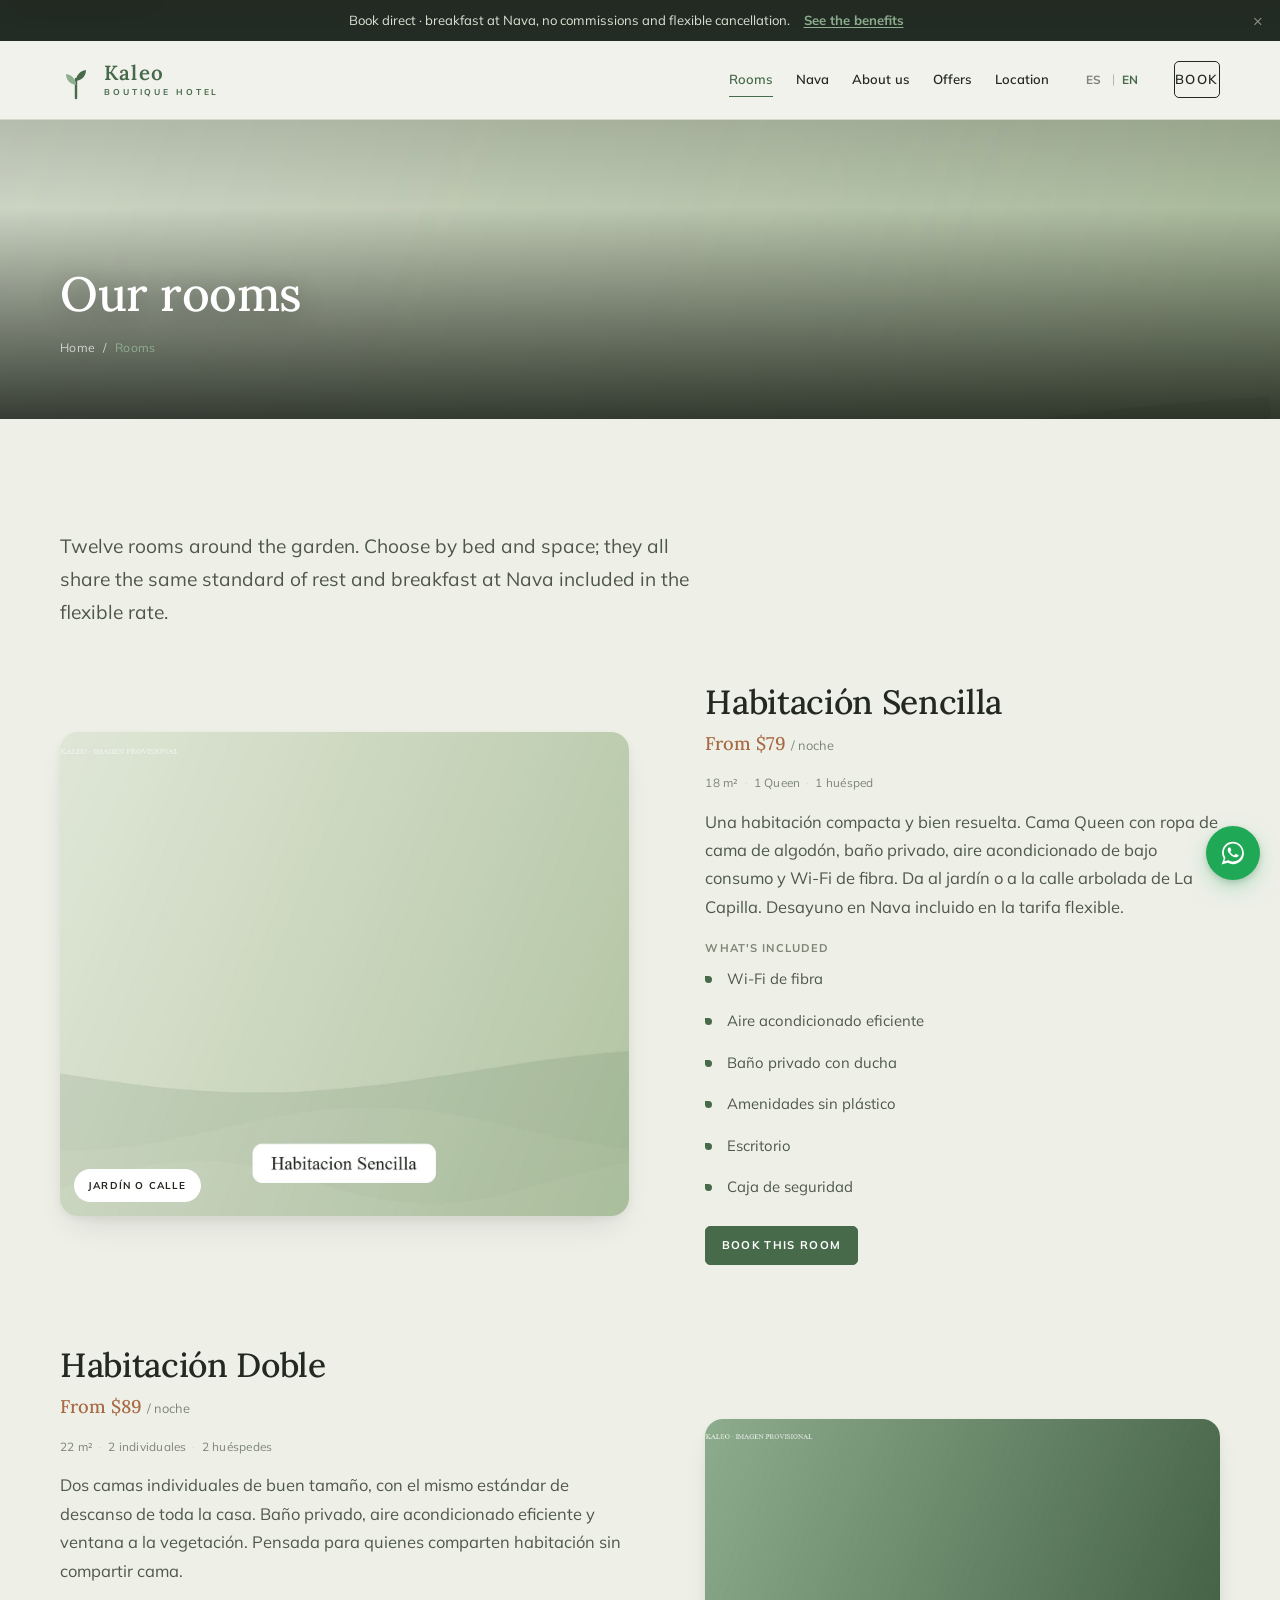
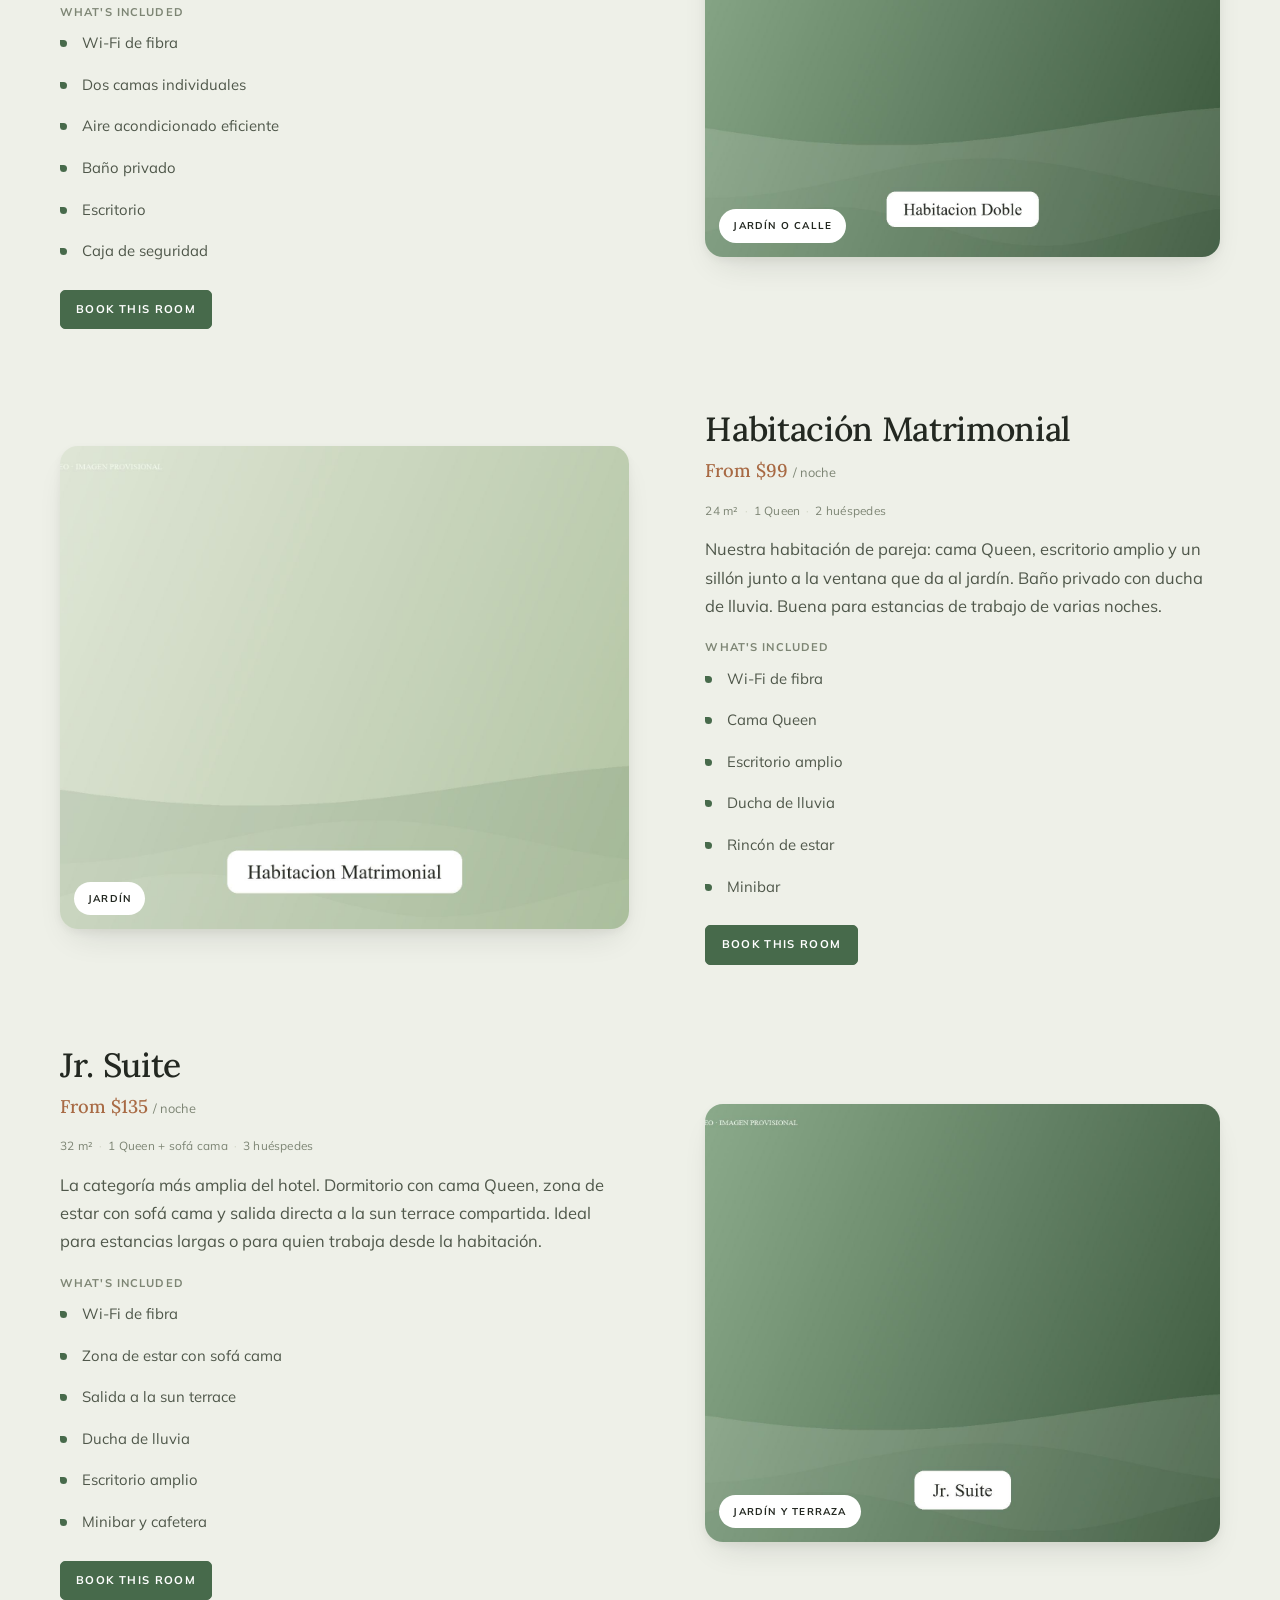
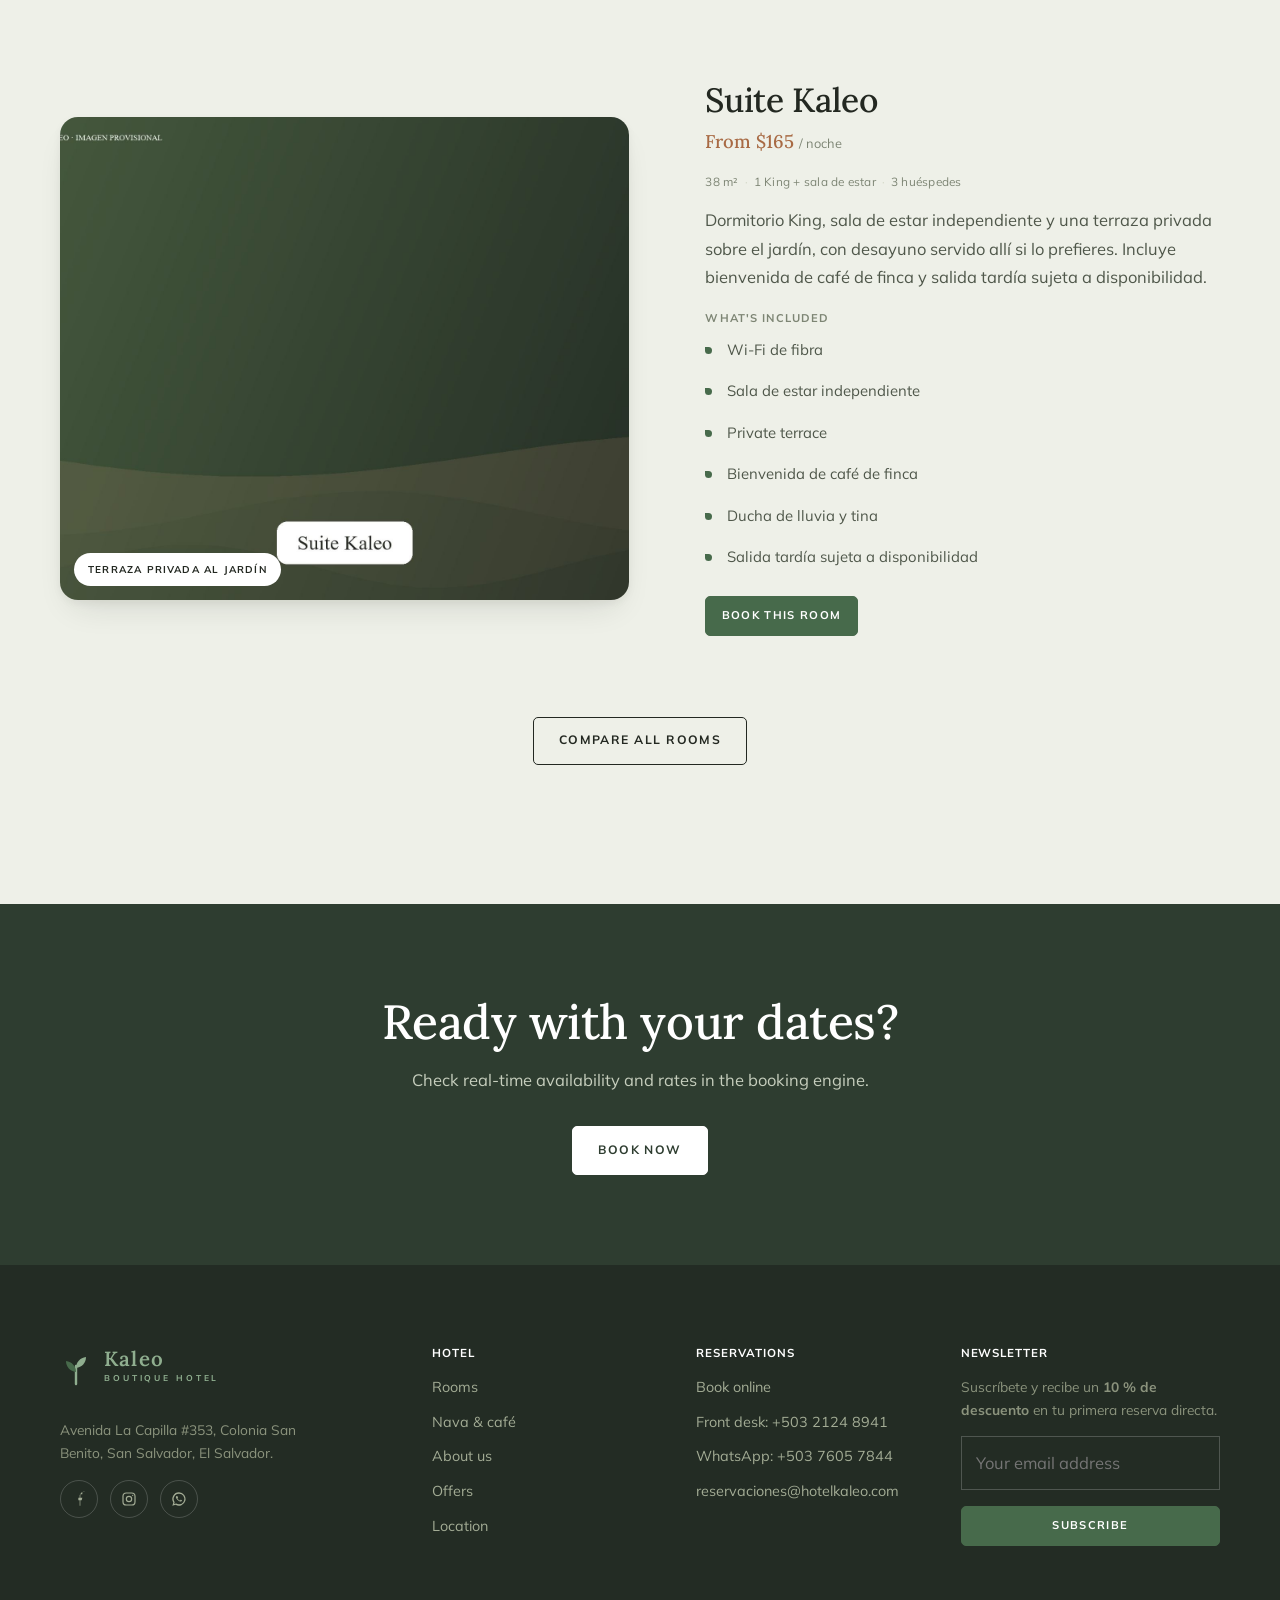
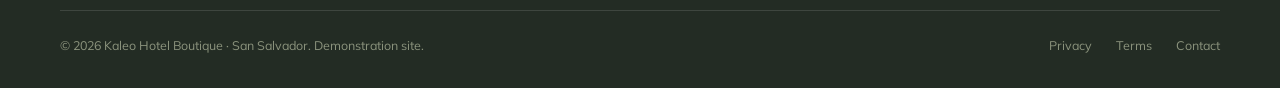
==== habitaciones.html @ 0caf8bd9 "Kaleo: sitio boutique inicial (ES/EN, motor de reservas, PWA, sostenibilidad) Sitio independiente pa" ====
<!DOCTYPE html>
<html lang="es">
<head>
<meta charset="UTF-8">
<meta name="viewport" content="width=device-width, initial-scale=1">
<title>Habitaciones · Kaleo Hotel Boutique</title>
<meta name="description" content="Doce habitaciones alrededor del jardín de Kaleo, en Colonia San Benito: Sencilla, Doble, Matrimonial, Jr. Suite y Suite Kaleo. Desde 79 USD la noche, desayuno en Nava incluido.">
<meta name="theme-color" content="#476a4b">
<link rel="icon" href="favicon.svg" type="image/svg+xml">
<link rel="apple-touch-icon" href="assets/img/icons/icon-192.png">
<link rel="manifest" href="manifest.json">
<link rel="preconnect" href="https://fonts.googleapis.com">
<link rel="preconnect" href="https://fonts.gstatic.com" crossorigin>
<link href="https://fonts.googleapis.com/css2?family=Lora:ital,wght@0,400;0,500;0,600;1,400;1,500&family=Mulish:wght@400;500;600;700&display=swap" rel="stylesheet">
<link rel="stylesheet" href="assets/css/styles.css">
<noscript><style>.reveal,.reveal-img{opacity:1!important;transform:none!important;clip-path:none!important}</style></noscript>
</head>
<body>
<a class="skip" href="#main">Saltar al contenido</a>

<header class="site-header site-header--inner">
  <div class="wrap">
    <a class="brand" href="index.html" aria-label="Kaleo Hotel Boutique — inicio">
      <span class="brand__mark" aria-hidden="true"><svg viewBox="0 0 32 40"><path d="M16 38V19" stroke="#476a4b" stroke-width="2.4" stroke-linecap="round"/><path d="M16 21c0-6 4-10 10-11 0 6-4 10-10 11Z" fill="#476a4b"/><path d="M16 25c0-6-4-10-10-11 0 6 4 10 10 11Z" fill="#8fae8f"/></svg></span>
      <span class="brand__word"><b>Kaleo</b><span>Hotel Boutique</span></span>
    </a>
    <button class="burger" aria-label="Abrir menú" aria-expanded="false" aria-controls="nav"><span></span><span></span><span></span></button>
    <nav class="nav" id="nav">
      <a href="habitaciones.html" aria-current="page">Habitaciones</a>
      <a href="nava.html">Nava</a>
      <a href="nosotros.html">Nosotros</a>
      <a href="ofertas.html">Ofertas</a>
      <a href="ubicacion.html">Ubicación</a>
      <a class="btn btn--ghost-light nav__cta" href="reservar.html">Reservar</a>
    </nav>
  </div>
</header>

<main id="main">

<section class="pagehero" style="min-height:42vh">
  <div class="pagehero__media"><img src="assets/img/hotel/room-matrimonial.jpg" alt="Habitación de Kaleo con luz natural y cama vestida en algodón"></div>
  <div class="wrap">
    <h1 class="h-lg">Nuestras habitaciones</h1>
    <div class="crumbs"><a href="index.html">Inicio</a> / <span>Habitaciones</span></div>
  </div>
</section>

<section class="section">
  <div class="wrap">
    <div class="section-head">
      <p class="lede">Doce habitaciones alrededor del jardín. Elige por cama y espacio; todas comparten el mismo estándar de descanso y el desayuno en Nava incluido en la tarifa flexible.</p>
    </div>
    <div id="rooms"></div>

    <div class="center" style="margin:8px 0 40px">
      <button class="btn btn--ghost" data-compare-toggle data-show="Comparar todas las habitaciones" data-hide="Ocultar comparación">Comparar todas las habitaciones</button>
    </div>
    <div id="compare-panel" hidden>
      <div class="compare-wrap"><table class="compare" id="compare-table"></table></div>
    </div>
  </div>
</section>

<section class="cta-strip">
  <div class="wrap--narrow">
    <h2 class="h-lg">¿Lista tu fecha?</h2>
    <p>Consulta disponibilidad y tarifas en tiempo real en el motor de reservas.</p>
    <a class="btn btn--primary" href="reservar.html">Reservar ahora</a>
  </div>
</section>

</main>

<footer class="site-footer" data-footer></footer>
<div class="mobile-book"><a class="btn btn--primary" href="reservar.html">Reservar ahora</a></div>

<script src="assets/js/data.js"></script>
<script>
(function () {
  var D = window.KL_DATA; if (!D) return;
  var mount = document.getElementById("rooms");
  var arrow = '<svg width="16" height="10" viewBox="0 0 16 10" fill="none"><path d="M1 5h13M10 1l4 4-4 4" stroke="currentColor" stroke-width="1.4"/></svg>';

  mount.innerHTML = D.rooms.map(function (r, i) {
    var rev = i % 2 ? " split--reverse" : "";
    var am = r.amenities.map(function (a) { return "<li>" + a + "</li>"; }).join("");
    return '' +
    '<div class="split' + rev + ' reveal" id="' + r.id + '" style="margin-bottom:clamp(48px,9vh,96px)">' +
      '<div class="split__media reveal-img">' +
        '<img src="' + r.img + '" alt="' + r.name + '">' +
        '<span class="tag">' + r.view + '</span>' +
      '</div>' +
      '<div class="split__body">' +
        '<h2 class="h-md" style="margin-bottom:6px">' + r.name + '</h2>' +
        '<p class="card__price" style="font-size:1.15rem;margin-bottom:14px"><span>Desde</span> $' + r.from + ' <small>/ noche</small></p>' +
        '<div class="card__meta" style="margin-bottom:14px"><span>' + r.size + '</span><span>' + r.bed + '</span><span>' + r.occupancy + '</span></div>' +
        '<p style="color:var(--ink-2)">' + r.desc + '</p>' +
        '<p style="margin:18px 0 8px;font-family:var(--font-body);font-size:.7rem;letter-spacing:.1em;text-transform:uppercase;font-weight:700;color:var(--ink-3)">Lo que incluye</p>' +
        '<ul class="stack" style="gap:8px;color:var(--ink-2);font-size:.93rem">' + am + '</ul>' +
        '<div style="margin-top:26px"><a class="btn btn--primary btn--sm" href="reservar.html?room=' + r.id + '">Reservar esta habitación</a></div>' +
      '</div>' +
    '</div>';
  }).join("");

  var t = document.getElementById("compare-table");
  var rows = [
    ["Desde (USD / noche)", function (r) { return '<span class="from">$' + r.from + "</span>"; }],
    ["Superficie", function (r) { return r.size; }],
    ["Cama", function (r) { return r.bed; }],
    ["Capacidad", function (r) { return r.occupancy; }],
    ["Vista", function (r) { return r.view; }],
    ["Terraza privada", function (r) { return /terraza/i.test(r.desc + r.view) ? '<span class="yes">Sí</span>' : '<span class="no">—</span>'; }]
  ];
  var head = "<thead><tr><th></th>" + D.rooms.map(function (r) { return "<th>" + r.name + "</th>"; }).join("") + "</tr></thead>";
  var body = "<tbody>" + rows.map(function (row) {
    return "<tr><th>" + row[0] + "</th>" + D.rooms.map(function (r) { return "<td>" + row[1](r) + "</td>"; }).join("") + "</tr>";
  }).join("");
  body += "<tr><th></th>" + D.rooms.map(function (r) { return '<td><a class="link-arrow" href="reservar.html?room=' + r.id + '">Ver ' + arrow + "</a></td>"; }).join("") + "</tr></tbody>";
  t.innerHTML = head + body;
})();
</script>
<script src="assets/js/partials.js"></script>
<script src="assets/js/main.js"></script>
<script src="assets/js/i18n.js"></script>
</body>
</html>
---- assets/css/styles.css ----
/* ============================================================
   Kaleo Hotel Boutique — San Salvador
   Sistema de diseño propio. Vanilla CSS, sin frameworks.

   Identidad: "kaleo" = una llamada a bajar el ritmo. Papel
   verde-piedra bajo tarjetas blancas y limpias; verde salvia
   para la acción, verde bosque para lo profundo, terracota
   tenue para el detalle. Mucho aire. Una sola sombra.
   ============================================================ */

:root {
  /* --- neutros: la página es verde-piedra; las tarjetas son blancas --- */
  --bg: #eef0e8;            /* fondo de página — MÁS oscuro que las tarjetas */
  --bg-2: #e4e7db;          /* franja alterna, un paso más profunda */
  --surface: #ffffff;       /* tarjetas, barras, elementos elevados */
  --surface-2: #f4f5ee;     /* superficie sutil dentro de zonas blancas */
  --ink: #232821;           /* títulos y cuerpo */
  --ink-2: #4f574a;         /* texto secundario sobre claro (AA) */
  --ink-3: #7d8574;         /* metadatos, apoyos */
  --hairline: #d4d8c8;      /* separadores de 1px */

  /* --- acentos: verde de acción, verde profundo, terracota de detalle --- */
  --sage: #476a4b;          /* acción principal, enlaces sobre claro (AA) */
  --sage-deep: #375439;     /* hover de la acción */
  --sage-soft: #8fae8f;     /* salvia clara sobre fondo bosque */
  --forest: #2e3d30;        /* secciones profundas */
  --forest-deep: #232c24;   /* pies de página, fondos oscuros */
  --terra: #a86a44;         /* detalle terracota sobre claro (precios, viñetas) */
  --terra-on-dark: #d7a67c; /* terracota sobre bosque */

  /* --- profundidad: una sombra, con desplazamiento y difuminado --- */
  --shadow-1: 0 1px 3px rgba(30, 38, 28, .05);
  --shadow-2: 0 3px 8px rgba(30, 38, 28, .05), 0 16px 34px -14px rgba(30, 38, 28, .16);
  --shadow-3: 0 8px 20px rgba(22, 30, 20, .09), 0 44px 74px -26px rgba(22, 30, 20, .28);

  /* --- radios (Kaleo respira: esquinas más suaves) --- */
  --r-sm: 5px;
  --r: 10px;
  --r-lg: 18px;
  --r-pill: 999px;

  /* --- escala de espacio única --- */
  --s-1: 4px;  --s-2: 8px;  --s-3: 12px; --s-4: 16px; --s-5: 24px;
  --s-6: 32px; --s-7: 48px; --s-8: 64px; --s-9: 96px; --s-10: 128px;

  /* --- tipografía --- */
  --font-display: "Lora", Georgia, "Times New Roman", serif;
  --font-body: "Mulish", "Helvetica Neue", Arial, system-ui, sans-serif;

  --wrap: 1180px;
  --wrap-narrow: 860px;
  --gutter: clamp(20px, 5vw, 60px);
  --header-h: 78px;

  --ease: cubic-bezier(.22, .61, .36, 1);
  --ease-out: cubic-bezier(.16, 1, .3, 1);

  /* alias de compatibilidad para JS compartido (partials.js / booking.js) */
  --ink-soft: var(--ink-2);
  --line: var(--hairline);
  --gold: var(--sage);
  --gold-dark: var(--sage-deep);
  --gold-soft: var(--terra-on-dark);
  --gold-on-dark: var(--terra-on-dark);
  --emerald: var(--forest);
  --emerald-deep: var(--forest-deep);
}

/* ---------- Reset ---------- */
*, *::before, *::after { box-sizing: border-box; }
* { margin: 0; }
html { -webkit-text-size-adjust: 100%; scroll-padding-top: 100px; }
@media (prefers-reduced-motion: reduce) {
  html { scroll-behavior: auto; }
  *, *::before, *::after {
    animation-duration: .001ms !important;
    animation-iteration-count: 1 !important;
    transition-duration: .001ms !important;
  }
}

body {
  font-family: var(--font-body);
  color: var(--ink);
  background: var(--bg);
  line-height: 1.72;
  font-size: 16.5px;
  -webkit-font-smoothing: antialiased;
  text-rendering: optimizeLegibility;
  overflow-x: hidden;
}

img, picture, svg, video { display: block; max-width: 100%; }
img { height: auto; }
a { color: inherit; text-decoration: none; }
button { font: inherit; color: inherit; cursor: pointer; background: none; border: 0; }
input, select, textarea { font: inherit; color: inherit; }
ul { list-style: none; padding: 0; }

/* superficies de navegador tematizadas */
::selection { background: color-mix(in srgb, var(--sage) 22%, transparent); color: var(--ink); }
:focus-visible { outline: 2px solid var(--sage); outline-offset: 3px; border-radius: 2px; }
html { scrollbar-color: var(--sage) var(--bg); }
::-webkit-scrollbar { width: 12px; height: 12px; }
::-webkit-scrollbar-track { background: var(--bg); }
::-webkit-scrollbar-thumb { background: color-mix(in srgb, var(--sage) 45%, var(--bg)); border: 3px solid var(--bg); border-radius: var(--r-pill); }
::-webkit-scrollbar-thumb:hover { background: var(--sage); }

/* ---------- Tipografía ---------- */
h1, h2, h3, h4 {
  font-family: var(--font-display);
  font-weight: 500;
  line-height: 1.16;
  letter-spacing: -0.01em;
  color: var(--ink);
  text-wrap: balance;
}
.h-xl  { font-size: clamp(2.5rem, 5.8vw, 4.2rem); letter-spacing: -0.018em; line-height: 1.08; }
.h-lg  { font-size: clamp(1.95rem, 4.1vw, 3rem); }
.h-md  { font-size: clamp(1.55rem, 2.9vw, 2.1rem); }
.h-sm  { font-size: clamp(1.18rem, 2vw, 1.4rem); font-weight: 600; }

.lede {
  font-size: clamp(1.05rem, 1.5vw, 1.2rem);
  color: var(--ink-2);
  line-height: 1.72;
  max-width: 60ch;
}
.lede a { color: var(--sage); text-decoration: underline; text-underline-offset: 3px; text-decoration-thickness: 1px; }
.lede a:hover { color: var(--ink); }

.muted { color: var(--ink-3); }

/* ---------- Layout ---------- */
.wrap { width: min(100% - 2 * var(--gutter), var(--wrap)); margin-inline: auto; }
.wrap--narrow { width: min(100% - 2 * var(--gutter), var(--wrap-narrow)); margin-inline: auto; }

.section { padding: clamp(64px, 11vh, 132px) 0; position: relative; }
.section--tight { padding: clamp(44px, 7vh, 84px) 0; }

.section--paper { background: var(--surface); }
.section--sand  { background: var(--bg-2); }
.section--dark {
  background: var(--forest); color: #cfd6c8;
}
.section--dark h1, .section--dark h2,
.section--dark h3, .section--dark h4 { color: #fff; }
.section--dark .lede { color: #c6cebd; }
.section--dark .lede a { color: var(--terra-on-dark); }
.section--dark .lede a:hover { color: #fff; }
.section--dark .muted { color: #aab29d; }

.stack > * + * { margin-top: var(--s-4); }
ul.stack > li { position: relative; padding-left: 22px; color: var(--ink-2); }
ul.stack > li::before {
  content: ""; position: absolute; left: 0; top: 10px;
  width: 7px; height: 7px; border-radius: 0 50% 50% 50%; background: var(--sage);
}
.section--dark ul.stack > li { color: #c6cebd; }
.section--dark ul.stack > li::before { background: var(--sage-soft); }
.center { text-align: center; }

.section-head { max-width: 640px; margin-bottom: clamp(40px, 6vh, 64px); }
.section-head.center { margin-inline: auto; }
.section-head h2 { margin-bottom: var(--s-4); }
.section-head .lede { margin-top: var(--s-3); }

.rule { height: 1px; background: var(--hairline); border: 0; }
.leafbar { width: 44px; height: 2px; border: 0; background: var(--sage); }
.leafbar.center { margin-inline: auto; }

/* ---------- Botones ---------- */
.btn {
  --btn-bg: var(--sage);
  --btn-fg: #fff;
  --btn-bd: var(--sage);
  position: relative;
  display: inline-flex; align-items: center; justify-content: center; gap: .55em;
  padding: 1.05em 2.05em;
  background: var(--btn-bg); color: var(--btn-fg);
  font-family: var(--font-body);
  font-size: .76rem; font-weight: 700;
  letter-spacing: .12em; text-transform: uppercase;
  border: 1px solid var(--btn-bd);
  border-radius: var(--r-sm);
  overflow: hidden;
  transition: transform .28s var(--ease), background .28s var(--ease),
              color .28s var(--ease), border-color .28s var(--ease), box-shadow .28s var(--ease);
}
.btn::after {
  content: ""; position: absolute; inset: 0;
  background: linear-gradient(110deg, transparent 32%, rgba(255,255,255,.2) 50%, transparent 68%);
  transform: translateX(-120%);
  transition: transform .6s var(--ease);
}
.btn:hover { transform: translateY(-2px); box-shadow: var(--shadow-2); }
.btn:hover::after { transform: translateX(120%); }
.btn:active { transform: translateY(0) scale(.985); transition-duration: .08s; }

.btn--primary { --btn-bg: var(--sage); --btn-fg: #fff; --btn-bd: var(--sage); }
.btn--primary:hover { --btn-bg: var(--sage-deep); --btn-bd: var(--sage-deep); }

.section--dark .btn--primary,
.cta-strip .btn--primary {
  --btn-bg: #fff; --btn-fg: var(--forest); --btn-bd: #fff;
}
.section--dark .btn--primary:hover,
.cta-strip .btn--primary:hover { --btn-bg: #eef0e8; --btn-bd: #eef0e8; }
.section--dark .btn--ghost,
.cta-strip .btn--ghost { --btn-fg: #fff; --btn-bd: rgba(255,255,255,.6); }
.section--dark .btn--ghost:hover,
.cta-strip .btn--ghost:hover { --btn-bg: #fff; --btn-fg: var(--forest); --btn-bd: #fff; }

.btn--ghost { --btn-bg: transparent; --btn-fg: var(--ink); --btn-bd: var(--ink); }
.btn--ghost:hover { --btn-bg: var(--ink); --btn-fg: #fff; }

.btn--ghost-light { --btn-bg: transparent; --btn-fg: #fff; --btn-bd: rgba(255,255,255,.7); }
.btn--ghost-light:hover { --btn-bg: #fff; --btn-fg: var(--ink); --btn-bd: #fff; }

.btn--block { display: flex; width: 100%; }
.btn--sm { padding: .82em 1.35em; font-size: .7rem; }

.link-arrow {
  display: inline-flex; align-items: center; gap: .5em;
  font-family: var(--font-body);
  text-transform: uppercase; letter-spacing: .1em;
  font-size: .74rem; font-weight: 700;
  color: var(--sage);
  padding-bottom: 3px;
  border-bottom: 1px solid color-mix(in srgb, var(--sage) 40%, transparent);
  transition: gap .28s var(--ease), color .28s var(--ease), border-color .28s var(--ease);
}
.link-arrow svg { transition: transform .28s var(--ease); }
.link-arrow:hover { gap: .82em; color: var(--ink); border-color: var(--ink); }
.link-arrow:hover svg { transform: translateX(3px); }
.section--dark .link-arrow { color: var(--terra-on-dark); border-color: color-mix(in srgb, var(--terra-on-dark) 40%, transparent); }
.section--dark .link-arrow:hover { color: #fff; border-color: #fff; }

/* ---------- Marca ---------- */
.brand { display: inline-flex; align-items: center; gap: 12px; }
.brand__mark { width: 32px; height: 40px; flex: none; display: grid; place-items: center; }
.brand__mark svg { width: 100%; height: 100%; }
.brand__word { display: flex; flex-direction: column; line-height: 1; }
.brand__word b {
  font-family: var(--font-display); font-weight: 600;
  font-size: 1.28rem; letter-spacing: .06em;
}
.brand__word span {
  font-family: var(--font-body); font-size: .53rem;
  letter-spacing: .34em; font-weight: 700; text-transform: uppercase;
  color: var(--sage); margin-top: 5px;
}
.site-header a.brand span { color: var(--sage-soft); }
.site-header.is-solid a.brand span,
.site-header--inner a.brand span { color: var(--sage); }

/* ---------- Header ---------- */
.site-header {
  position: sticky; top: 0; z-index: 100;
  height: var(--header-h);
  display: flex; align-items: center;
  transition: background .35s var(--ease), box-shadow .35s var(--ease);
}
.site-header .wrap { display: flex; align-items: center; justify-content: space-between; gap: 24px; }
.site-header a.brand { color: #fff; }
.site-header.is-solid,
.site-header--inner {
  background: color-mix(in srgb, var(--bg) 84%, #fff);
  box-shadow: 0 1px 0 var(--hairline);
}
.site-header.is-solid a.brand,
.site-header.is-solid .nav > a,
.site-header--inner a.brand,
.site-header--inner .nav > a { color: var(--ink); }
.site-header.is-solid .nav__cta.btn--ghost-light,
.site-header--inner .nav__cta.btn--ghost-light { --btn-fg: var(--ink); --btn-bd: var(--ink); }
.site-header.is-solid .burger span,
.site-header--inner .burger span { background: var(--ink); }

.nav { display: flex; align-items: center; gap: clamp(14px, 1.8vw, 26px); }
.nav > a {
  font-family: var(--font-body);
  font-size: .82rem; font-weight: 600;
  color: #fff;
  position: relative; padding: 6px 0;
  transition: color .3s var(--ease);
}
.nav > a::after {
  content: ""; position: absolute; left: 0; bottom: 0;
  width: 100%; height: 1px; background: currentColor;
  transform: scaleX(0); transform-origin: right;
  transition: transform .32s var(--ease);
}
.nav > a:hover::after,
.nav > a[aria-current="page"]::after { transform: scaleX(1); transform-origin: left; }
.nav > a[aria-current="page"] { color: var(--sage-soft); }
.site-header.is-solid .nav > a[aria-current="page"],
.site-header--inner .nav > a[aria-current="page"] { color: var(--sage); }
.nav__cta { margin-left: 4px; }

/* Selector de idioma */
.lang {
  display: inline-flex; align-items: center; gap: 2px;
  margin-left: 6px; color: #fff;
}
.site-header.is-solid .lang,
.site-header--inner .lang { color: var(--ink); }
.lang button {
  font-family: var(--font-body);
  font-size: .74rem; font-weight: 700; letter-spacing: .04em;
  color: currentColor; opacity: .55;
  padding: 6px 8px; line-height: 1; position: relative;
  transition: opacity .25s var(--ease), color .25s var(--ease);
}
.lang button + button { margin-left: 2px; }
.lang button + button::before {
  content: ""; position: absolute; left: -1px; top: 50%; transform: translateY(-50%);
  width: 1px; height: 11px; background: currentColor; opacity: .4;
}
.lang button:hover { opacity: 1; }
.lang button[aria-current="true"] { opacity: 1; color: var(--sage-soft); }
.site-header.is-solid .lang button[aria-current="true"],
.site-header--inner .lang button[aria-current="true"] { color: var(--sage); }

.burger { display: none; width: 28px; height: 18px; position: relative; z-index: 120; }
.burger span {
  position: absolute; left: 0; width: 100%; height: 2px; background: #fff;
  transition: transform .32s var(--ease), opacity .2s var(--ease);
}
.burger span:nth-child(1) { top: 0; }
.burger span:nth-child(2) { top: 8px; }
.burger span:nth-child(3) { top: 16px; }
body.nav-open .burger span:nth-child(1) { transform: translateY(8px) rotate(45deg); }
body.nav-open .burger span:nth-child(2) { opacity: 0; }
body.nav-open .burger span:nth-child(3) { transform: translateY(-8px) rotate(-45deg); }

@media (max-width: 1040px) {
  .burger { display: block; }
  .nav {
    position: fixed; inset: 0; z-index: 110;
    flex-direction: column; justify-content: center; gap: 24px;
    background: var(--forest);
    transform: translateX(100%);
    transition: transform .45s var(--ease-out);
  }
  body.nav-open .nav { transform: translateX(0); }
  .nav > a { color: #fff !important; font-size: 1.05rem; }
  .nav__cta { margin-top: 8px; }
  .lang { margin: 4px 0 0; color: #fff; }
  .lang button { font-size: .85rem; opacity: .7; }
  .lang button[aria-current="true"] { color: var(--sage-soft); }
}

.skip {
  position: absolute; left: 12px; top: -60px; z-index: 200;
  background: #fff; color: var(--ink); padding: 10px 16px; border-radius: 4px;
  box-shadow: var(--shadow-2); transition: top .2s;
}
.skip:focus { top: 12px; }

/* ---------- Hero ---------- */
.hero {
  position: relative; min-height: 100vh; isolation: isolate;
  margin-top: calc(-1 * var(--header-h));
  display: flex; align-items: flex-end;
  color: #fff; overflow: hidden; background: var(--forest-deep);
  padding: calc(var(--header-h) + 40px) 0 clamp(140px, 22vh, 210px);
}
.hero__media { position: absolute; inset: 0; z-index: 0; overflow: hidden; }
.hero__media img { width: 100%; height: 112%; object-fit: cover; object-position: center 45%; }
.hero::after {
  content: ""; position: absolute; inset: 0; z-index: 1;
  background: linear-gradient(180deg, rgba(20,26,18,.44) 0%, rgba(20,26,18,.05) 34%, rgba(20,26,18,.3) 64%, rgba(15,20,13,.82) 100%);
}
.hero__inner { max-width: 730px; position: relative; z-index: 2; }
.hero h1 { color: #fff; margin: 0 0 var(--s-5); text-shadow: 0 2px 30px rgba(0,0,0,.28); }
.hero p { color: rgba(255,255,255,.92); max-width: 46ch; font-size: 1.1rem; }
.hero__scroll {
  position: absolute; left: 50%; bottom: 30px; transform: translateX(-50%);
  display: flex; flex-direction: column; align-items: center; gap: 10px;
  font-family: var(--font-body); font-size: .58rem; letter-spacing: .28em;
  font-weight: 700; text-transform: uppercase; color: rgba(255,255,255,.78);
  z-index: 2;
}
.hero__scroll i {
  width: 1px; height: 42px;
  background: linear-gradient(rgba(255,255,255,.75), transparent);
  animation: scrollpulse 2.4s var(--ease) infinite; transform-origin: top;
}
@keyframes scrollpulse {
  0% { transform: scaleY(0); opacity: 0; }
  45% { transform: scaleY(1); opacity: 1; }
  100% { transform: scaleY(1); opacity: 0; }
}

.pagehero {
  position: relative; min-height: 44vh; display: flex; align-items: flex-end;
  color: #fff; overflow: hidden; isolation: isolate;
  padding: calc(var(--header-h) + 44px) 0 clamp(38px, 7vh, 60px);
  margin-top: calc(-1 * var(--header-h));
  background: var(--forest-deep);
}
.pagehero__media { position: absolute; inset: 0; z-index: 0; overflow: hidden; }
.pagehero__media img { width: 100%; height: 108%; object-fit: cover; }
.pagehero::after {
  content: ""; position: absolute; inset: 0; z-index: 1;
  background: linear-gradient(180deg, rgba(18,24,16,.3) 0%, rgba(18,24,16,.08) 44%, rgba(14,19,12,.8) 100%);
}
.pagehero .wrap { position: relative; z-index: 2; }
.pagehero h1 { color: #fff; text-shadow: 0 2px 26px rgba(0,0,0,.3); }
.pagehero .crumbs { margin-top: var(--s-4); }

.crumbs {
  font-family: var(--font-body); font-size: .76rem;
  letter-spacing: .03em; color: rgba(255,255,255,.7);
  display: flex; gap: 8px; flex-wrap: wrap; align-items: center;
}
.crumbs a:hover { color: #fff; }
.crumbs span { color: var(--sage-soft); }

/* ---------- Barra de reserva ---------- */
.bookbar-wrap { position: relative; z-index: 40; margin-top: clamp(-96px, -9vh, -62px); }
.bookbar {
  background: var(--surface);
  border-radius: var(--r-lg);
  box-shadow: var(--shadow-3);
  display: grid;
  grid-template-columns: repeat(4, 1fr) auto;
  align-items: stretch;
  overflow: hidden;
}
.bookbar__field {
  display: flex; flex-direction: column; gap: 5px;
  padding: var(--s-4) var(--s-5);
  border-right: 1px solid var(--hairline);
  transition: background .25s var(--ease);
  position: relative;
}
.bookbar__field label {
  font-family: var(--font-body);
  font-size: .64rem; letter-spacing: .12em; text-transform: uppercase;
  font-weight: 700; color: var(--ink-3);
}
.bookbar__field input,
.bookbar__field .stepper-display {
  border: 0; background: transparent; padding: 4px 0;
  font-size: 1rem; font-weight: 500; color: var(--ink);
  width: 100%; font-family: var(--font-body);
}
.bookbar__field input::-webkit-calendar-picker-indicator { opacity: .4; cursor: pointer; }
.bookbar__field:focus-within { background: var(--surface-2); }
.bookbar__guests { cursor: pointer; }
.bookbar__submit { border: 0; padding: 0; }
.bookbar__submit .btn { height: 100%; border-radius: 0; padding-inline: clamp(24px, 4vw, 48px); }

.guests-pop {
  position: absolute; top: calc(100% + 10px); left: 8px; right: 8px;
  background: var(--surface); box-shadow: var(--shadow-3);
  border: 1px solid var(--hairline); border-radius: var(--r);
  padding: var(--s-2) var(--s-5) var(--s-4);
  z-index: 50; display: none;
}
.guests-pop.open { display: block; }
.guests-row {
  display: flex; align-items: center; justify-content: space-between;
  padding: var(--s-3) 0; border-bottom: 1px solid var(--hairline);
  font-weight: 500;
}
.guests-row:last-child { border-bottom: 0; }
.guests-row .stepper { display: flex; align-items: center; gap: var(--s-4); }
.stepper button {
  width: 32px; height: 32px; border: 1px solid var(--hairline); border-radius: 50%;
  display: grid; place-items: center; font-size: 1.05rem; color: var(--ink);
  transition: border-color .25s, background .25s, color .25s, transform .12s;
}
.stepper button:hover { border-color: var(--sage); background: var(--surface-2); color: var(--sage); }
.stepper button:active { transform: scale(.9); }
.stepper span { min-width: 20px; text-align: center; font-weight: 700; }

@media (max-width: 1040px) {
  .bookbar { grid-template-columns: 1fr 1fr; }
  .bookbar__field:nth-child(2) { border-right: 0; }
  .bookbar__submit { grid-column: 1 / -1; }
  .bookbar__submit .btn { padding-block: 18px; }
}
@media (max-width: 560px) {
  .bookbar { grid-template-columns: 1fr; }
  .bookbar__field { border-right: 0; border-bottom: 1px solid var(--hairline); }
}

/* ---------- Cifras ---------- */
.stats {
  display: flex; flex-wrap: wrap; justify-content: center;
  gap: clamp(28px, 6vw, 70px);
  padding: var(--s-6) 0;
  border-block: 1px solid var(--hairline);
  text-align: center;
}
.stat b {
  display: block; font-family: var(--font-display); font-weight: 500;
  font-size: clamp(2rem, 3.6vw, 2.7rem); line-height: 1; color: var(--ink);
}
.section--dark .stat b { color: #fff; }
.stat span {
  display: block; margin-top: var(--s-2);
  font-family: var(--font-body); font-size: .72rem;
  letter-spacing: .1em; text-transform: uppercase; font-weight: 600; color: var(--ink-3);
}
.section--dark .stat span { color: #aab29d; }

/* ---------- Split ---------- */
.split {
  display: grid; grid-template-columns: 1.05fr .95fr;
  gap: clamp(30px, 6vw, 80px); align-items: center;
}
.split--reverse .split__media { order: 2; }
.split__media { position: relative; border-radius: var(--r-lg); overflow: hidden; box-shadow: var(--shadow-2); }
.split__media img { width: 100%; aspect-ratio: 4 / 3.4; object-fit: cover; }
.split__media--tall img { aspect-ratio: 3 / 3.9; }
.split__media .tag {
  position: absolute; bottom: 14px; left: 14px;
  background: var(--surface); color: var(--ink);
  font-family: var(--font-body); font-size: .62rem;
  letter-spacing: .12em; text-transform: uppercase; font-weight: 700;
  padding: 8px 14px; border-radius: var(--r-pill);
}
@media (max-width: 920px) {
  .split { grid-template-columns: 1fr; }
  .split--reverse .split__media { order: 0; }
}

/* ---------- Rejillas de tarjetas ---------- */
.grid { display: grid; gap: clamp(20px, 3vw, 30px); }
.grid--3 { grid-template-columns: repeat(3, 1fr); }
.grid--2 { grid-template-columns: repeat(2, 1fr); }
.grid--4 { grid-template-columns: repeat(4, 1fr); }
@media (max-width: 980px) { .grid--3, .grid--4 { grid-template-columns: repeat(2, 1fr); } }
@media (max-width: 620px) { .grid--2, .grid--3, .grid--4 { grid-template-columns: 1fr; } }

.card {
  background: var(--surface);
  display: flex; flex-direction: column;
  border-radius: var(--r-lg);
  overflow: hidden;
  box-shadow: var(--shadow-2);
  transition: transform .38s var(--ease), box-shadow .38s var(--ease);
}
.card:hover { transform: translateY(-6px); box-shadow: var(--shadow-3); }
.card__media { position: relative; overflow: hidden; aspect-ratio: 4 / 3; }
.card__media img { width: 100%; height: 100%; object-fit: cover; transition: transform 1s var(--ease-out); }
.card:hover .card__media img { transform: scale(1.04); }
.card__body { padding: var(--s-6) var(--s-6) calc(var(--s-6) + 4px); display: flex; flex-direction: column; gap: var(--s-3); flex: 1; }
.card__body h3 { font-size: 1.35rem; }
.card__price {
  font-family: var(--font-display); font-size: 1.05rem; font-weight: 500; color: var(--terra);
}
.card__price small { font-family: var(--font-body); font-size: .8rem; color: var(--ink-3); font-weight: 400; }
.card__meta {
  font-family: var(--font-body); font-size: .74rem;
  letter-spacing: .02em; color: var(--ink-3);
  display: flex; flex-wrap: wrap; gap: 6px 0;
}
.card__meta span + span::before { content: "·"; margin: 0 .5em; color: var(--hairline); }
.card__body p { color: var(--ink-2); font-size: .95rem; }
.card__body .link-arrow { margin-top: auto; align-self: flex-start; }

.feature {
  position: relative; overflow: hidden; min-height: 400px; isolation: isolate;
  display: flex; align-items: flex-end; color: #fff;
  padding: var(--s-6);
  border-radius: var(--r-lg);
  background: var(--forest-deep);
  transition: transform .38s var(--ease), box-shadow .38s var(--ease);
  box-shadow: var(--shadow-2);
}
.feature:hover { transform: translateY(-6px); box-shadow: var(--shadow-3); }
.feature img { position: absolute; inset: 0; width: 100%; height: 100%; object-fit: cover; z-index: 0; transition: transform 1.1s var(--ease-out); }
.feature::after {
  content: ""; position: absolute; inset: 0; z-index: 1;
  background: linear-gradient(180deg, rgba(18,24,16,.05) 30%, rgba(18,24,16,.82) 100%);
}
.feature > * { position: relative; z-index: 2; }
.feature:hover img { transform: scale(1.05); }
.feature h3 { color: #fff; font-size: 1.55rem; }
.feature p { color: rgba(255,255,255,.85); font-size: .92rem; margin-top: 6px; max-width: 40ch; }

/* ---------- Amenidades ---------- */
.amenities {
  display: grid; grid-template-columns: repeat(2, 1fr);
  gap: 0 clamp(32px, 6vw, 70px);
}
.amenity {
  display: flex; gap: var(--s-4); align-items: flex-start;
  padding: var(--s-5) 0;
  border-bottom: 1px solid var(--hairline);
}
.amenity svg { flex: none; width: 24px; height: 24px; color: var(--sage); margin-top: 2px; }
.amenity b { display: block; font-family: var(--font-display); font-size: 1.1rem; font-weight: 600; margin-bottom: 2px; }
.amenity span { font-size: .9rem; color: var(--ink-2); }
.section--dark .amenity { border-color: rgba(255,255,255,.14); }
.section--dark .amenity svg { color: var(--sage-soft); }
.section--dark .amenity span { color: #c6cebd; }
@media (max-width: 620px) { .amenities { grid-template-columns: 1fr; } }

/* ---------- Galería ---------- */
.gallery-grid { display: grid; grid-template-columns: repeat(4, 1fr); gap: 12px; }
.gallery-grid button { overflow: hidden; aspect-ratio: 1; border-radius: var(--r); }
.gallery-grid img { width: 100%; height: 100%; object-fit: cover; transition: transform .85s var(--ease-out); }
.gallery-grid button:hover img { transform: scale(1.06); }
.gallery-grid .wide { grid-column: span 2; aspect-ratio: 2 / 1; }
.gallery-grid .tall { grid-row: span 2; aspect-ratio: 1 / 2; }
@media (max-width: 900px) {
  .gallery-grid { grid-template-columns: repeat(2, 1fr); }
  .gallery-grid .tall { grid-row: span 1; aspect-ratio: 1; }
}

.lightbox {
  position: fixed; inset: 0; z-index: 200;
  background: rgba(14, 19, 12, .95);
  display: grid; place-items: center;
  opacity: 0; pointer-events: none; transition: opacity .35s var(--ease);
  padding: 5vw;
}
.lightbox.open { opacity: 1; pointer-events: auto; }
.lightbox img { max-width: 100%; max-height: 84vh; border-radius: var(--r); box-shadow: var(--shadow-3); }
.lightbox__close, .lightbox__nav {
  position: absolute; color: #fff; font-size: 1.4rem;
  width: 52px; height: 52px; display: grid; place-items: center;
  border: 1px solid rgba(255,255,255,.3); border-radius: 50%;
  transition: background .25s, border-color .25s;
}
.lightbox__close:hover, .lightbox__nav:hover { background: rgba(255,255,255,.12); border-color: #fff; }
.lightbox__close { top: 4vw; right: 4vw; }
.lightbox__nav { top: 50%; transform: translateY(-50%); }
.lightbox__nav--prev { left: 3vw; }
.lightbox__nav--next { right: 3vw; }
.lightbox__caption {
  position: absolute; bottom: 4vw; left: 0; right: 0; text-align: center;
  color: rgba(255,255,255,.8); font-family: var(--font-body);
  font-size: .74rem; letter-spacing: .08em; text-transform: uppercase;
}
@media (max-width: 640px) {
  .lightbox__nav--prev { left: 2vw; } .lightbox__nav--next { right: 2vw; }
  .lightbox__close { top: 3vw; right: 3vw; }
}

/* ---------- Ofertas ---------- */
.offer {
  display: grid; grid-template-columns: 1.1fr 1fr;
  border-radius: var(--r-lg); overflow: hidden;
  background: var(--surface);
  box-shadow: var(--shadow-2);
  transition: transform .38s var(--ease), box-shadow .38s var(--ease);
}
.offer:hover { transform: translateY(-5px); box-shadow: var(--shadow-3); }
.offer__media { overflow: hidden; }
.offer__media img { width: 100%; height: 100%; min-height: 280px; object-fit: cover; transition: transform .9s var(--ease-out); }
.offer:hover .offer__media img { transform: scale(1.04); }
.offer__body { padding: clamp(28px, 4vw, 44px); display: flex; flex-direction: column; gap: var(--s-4); }
.offer__body h3 { font-size: 1.55rem; }
.offer__perks { display: flex; flex-direction: column; gap: var(--s-2); font-size: .92rem; color: var(--ink-2); }
.offer__perks li { display: flex; gap: 10px; }
.offer__perks li::before { content: ""; flex: none; width: 7px; height: 7px; margin-top: 8px; border-radius: 0 50% 50% 50%; background: var(--sage); }
.offer__foot { margin-top: auto; display: flex; align-items: baseline; gap: var(--s-4); flex-wrap: wrap; padding-top: var(--s-2); }
.offer__price { font-family: var(--font-display); font-size: 1.55rem; font-weight: 500; color: var(--terra); }
.offer__price small { font-family: var(--font-body); font-size: .74rem; color: var(--ink-3); font-weight: 400; }
@media (max-width: 760px) { .offer { grid-template-columns: 1fr; } .offer__media img { min-height: 220px; } }

/* ---------- Reseñas ---------- */
.reviews { display: grid; grid-template-columns: repeat(3, 1fr); gap: clamp(20px, 4vw, 40px); }
.review { padding-top: var(--s-5); border-top: 2px solid var(--sage-soft); }
.review .stars { color: var(--sage-soft); letter-spacing: .18em; margin-bottom: var(--s-3); font-size: .9rem; }
.review p { font-family: var(--font-display); font-size: 1.15rem; font-style: italic; font-weight: 400; line-height: 1.5; color: #fff; }
.review cite { display: block; margin-top: var(--s-4); font-family: var(--font-body); font-size: .72rem; letter-spacing: .04em; text-transform: uppercase; font-weight: 600; color: #aab29d; font-style: normal; }
@media (max-width: 860px) { .reviews { grid-template-columns: 1fr; } }

/* ---------- Formularios ---------- */
.field { display: flex; flex-direction: column; gap: 7px; }
.field label {
  font-family: var(--font-body); font-size: .78rem;
  font-weight: 700; color: var(--ink-2);
}
.section--dark .field label { color: #c6cebd; }
.field input, .field select, .field textarea {
  border: 1px solid var(--hairline); background: var(--surface); padding: 13px 15px;
  border-radius: var(--r-sm); color: var(--ink);
  transition: border-color .25s, box-shadow .25s;
}
.section--dark .field input,
.section--dark .field select,
.section--dark .field textarea {
  background: rgba(255,255,255,.06); border-color: rgba(255,255,255,.24); color: #fff;
}
.section--dark .field input::placeholder,
.section--dark .field textarea::placeholder { color: rgba(255,255,255,.5); }
.field select option { background-color: #fff; color: var(--ink); }
.field input:focus, .field select:focus, .field textarea:focus {
  outline: 0; border-color: var(--sage); box-shadow: 0 0 0 3px color-mix(in srgb, var(--sage) 18%, transparent);
}
.section--dark .field input:focus,
.section--dark .field select:focus,
.section--dark .field textarea:focus { border-color: var(--sage-soft); box-shadow: 0 0 0 3px color-mix(in srgb, var(--sage-soft) 24%, transparent); }
.field textarea { resize: vertical; min-height: 116px; }
.form-grid { display: grid; grid-template-columns: 1fr 1fr; gap: var(--s-5); }
@media (max-width: 620px) { .form-grid { grid-template-columns: 1fr; } }
.form-note { font-size: .84rem; color: var(--ink-3); }
.section--dark .form-note { color: #a3ac95; }

/* ---------- Motor de reservas ---------- */
.wizard { display: grid; grid-template-columns: 1fr 340px; gap: clamp(28px, 4vw, 52px); align-items: start; }
@media (max-width: 940px) { .wizard { grid-template-columns: 1fr; } }

.steps { display: flex; gap: var(--s-2); margin-bottom: var(--s-7); flex-wrap: wrap; }
.steps li {
  display: flex; align-items: center; gap: 9px;
  font-family: var(--font-body); font-size: .7rem;
  letter-spacing: .04em; text-transform: uppercase; font-weight: 600; color: var(--ink-3);
  padding-right: var(--s-2);
}
.steps li i {
  width: 25px; height: 25px; border-radius: 50%; border: 1px solid var(--hairline);
  display: grid; place-items: center; font-style: normal; font-size: .74rem; font-weight: 700;
  transition: background .3s var(--ease), border-color .3s var(--ease), color .3s var(--ease);
}
.steps li.active { color: var(--ink); }
.steps li.active i { background: var(--sage); border-color: var(--sage); color: #fff; }
.steps li.done i { background: var(--forest); border-color: var(--forest); color: #fff; }

.wizard-panel { display: none; }
.wizard-panel.active { display: block; animation: fadeup .45s var(--ease-out); }
@keyframes fadeup { from { opacity: 0; transform: translateY(12px); } to { opacity: 1; transform: none; } }

.rate-room {
  border-radius: var(--r-lg); overflow: hidden;
  margin-bottom: var(--s-5); display: grid; grid-template-columns: 250px 1fr;
  background: var(--surface); box-shadow: var(--shadow-2);
}
.rate-room > img { width: 100%; height: 100%; object-fit: cover; min-height: 220px; }
.rate-room__body { padding: var(--s-6); }
.rate-room__body h3 { font-size: 1.3rem; }
.rate-option {
  display: flex; align-items: center; justify-content: space-between; gap: var(--s-4);
  padding: var(--s-4) 0; border-top: 1px solid var(--hairline);
}
.rate-option:first-of-type { margin-top: var(--s-4); }
.rate-option small { color: var(--ink-3); }
.rate-option .price b { font-family: var(--font-display); font-size: 1.25rem; font-weight: 500; color: var(--terra); }
.rate-option input { accent-color: var(--sage); }
@media (max-width: 640px) { .rate-room { grid-template-columns: 1fr; } .rate-room > img { min-height: 180px; } }

.summary {
  position: sticky; top: 92px;
  border-radius: var(--r-lg);
  background: var(--surface);
  box-shadow: var(--shadow-2);
  overflow: hidden;
}
.summary h3 { padding: var(--s-6) var(--s-6) 0; font-size: 1.25rem; }
.summary__body { padding: var(--s-4) var(--s-6) var(--s-6); display: flex; flex-direction: column; gap: var(--s-3); font-size: .9rem; }
.summary__row { display: flex; justify-content: space-between; gap: var(--s-3); color: var(--ink-2); }
.summary__row.total {
  border-top: 1px solid var(--hairline); padding-top: var(--s-4); margin-top: var(--s-1);
  color: var(--ink); font-family: var(--font-display); font-size: 1.3rem; font-weight: 500;
  align-items: baseline;
}
.summary__row.total b { color: var(--terra); font-weight: 600; }
.addon { display: flex; gap: var(--s-3); padding: var(--s-3) 0; border-top: 1px solid var(--hairline); }
.addon:first-child { border-top: 0; }
.addon input { margin-top: 4px; accent-color: var(--sage); }
.addon b { display: block; font-weight: 700; }
.addon span { font-size: .84rem; color: var(--ink-3); }

.wizard-nav { display: flex; justify-content: space-between; gap: var(--s-4); margin-top: var(--s-7); }

.confirm-box {
  text-align: center; padding: clamp(32px, 6vw, 56px);
  background: var(--surface); border-radius: var(--r-lg); box-shadow: var(--shadow-2);
}
.confirm-box .tick {
  width: 62px; height: 62px; border-radius: 50%; background: var(--sage); color: #fff;
  display: grid; place-items: center; margin: 0 auto var(--s-5); font-size: 1.5rem;
  animation: pop .5s var(--ease-out);
}
@keyframes pop { 0% { transform: scale(0); } 70% { transform: scale(1.12); } 100% { transform: scale(1); } }
.confirm-box .code { font-family: var(--font-display); font-size: 1.9rem; font-weight: 600; letter-spacing: .05em; color: var(--terra); }

/* ---------- Mapa ---------- */
.mapblock {
  display: grid; grid-template-columns: 1fr 1fr;
  border-radius: var(--r-lg); overflow: hidden;
  box-shadow: var(--shadow-2);
}
.mapblock iframe { width: 100%; height: 100%; min-height: 400px; border: 0; filter: grayscale(.16); }
.mapblock__body { padding: clamp(28px, 4vw, 48px); display: flex; flex-direction: column; gap: var(--s-5); background: var(--surface); }
.mapblock__body dl { display: grid; grid-template-columns: auto 1fr; gap: var(--s-3) var(--s-5); font-size: .92rem; }
.mapblock__body dt { font-family: var(--font-body); font-size: .66rem; letter-spacing: .07em; text-transform: uppercase; font-weight: 700; color: var(--ink-3); align-self: start; padding-top: 3px; }
.mapblock__body dd { color: var(--ink-2); }
.mapblock__body dd a { color: var(--sage); text-decoration: underline; text-underline-offset: 3px; }
.mapblock__body dd a:hover { color: var(--ink); }
@media (max-width: 820px) { .mapblock { grid-template-columns: 1fr; } }

/* ---------- Franja CTA ---------- */
.cta-strip {
  background: var(--forest); color: #cfd6c8; text-align: center;
  padding: clamp(56px, 10vh, 104px) 0;
}
.cta-strip h2 { color: #fff; margin-bottom: var(--s-4); }
.cta-strip p { color: #c6cebd; max-width: 50ch; margin: 0 auto var(--s-6); }

/* ---------- Footer ---------- */
.site-footer { background: var(--forest-deep); color: #a3ac95; padding: clamp(54px, 9vh, 88px) 0 32px; }
.site-footer a:hover { color: #fff; }
.footer-grid { display: grid; grid-template-columns: 1.5fr 1fr 1fr 1.2fr; gap: var(--s-7); }
.site-footer .brand { color: #fff; margin-bottom: var(--s-4); }
.site-footer .brand span { color: var(--sage-soft); }
.site-footer h4 { color: #fff; font-family: var(--font-body); font-size: .72rem; letter-spacing: .08em; text-transform: uppercase; margin-bottom: var(--s-4); font-weight: 700; }
.site-footer ul { display: flex; flex-direction: column; gap: 10px; font-size: .9rem; }
.site-footer .muted { font-size: .86rem; line-height: 1.7; color: #8b937d; }
.footer-social { display: flex; gap: 12px; margin-top: var(--s-4); }
.footer-social a { width: 38px; height: 38px; border: 1px solid rgba(255,255,255,.18); border-radius: 50%; display: grid; place-items: center; transition: border-color .25s, background .25s, color .25s; }
.footer-social a:hover { border-color: var(--sage-soft); background: rgba(255,255,255,.05); color: var(--sage-soft); }
.footer-social svg { width: 16px; height: 16px; }
.footer-bottom {
  margin-top: var(--s-8); padding-top: var(--s-5); border-top: 1px solid rgba(255,255,255,.12);
  display: flex; justify-content: space-between; gap: var(--s-5); flex-wrap: wrap;
  font-size: .78rem; color: #8b937d;
}
.footer-bottom nav { display: flex; gap: var(--s-5); flex-wrap: wrap; }
@media (max-width: 900px) { .footer-grid { grid-template-columns: 1fr 1fr; } }
@media (max-width: 560px) { .footer-grid { grid-template-columns: 1fr; } }

/* ---------- Barra móvil de reserva ---------- */
.mobile-book {
  position: fixed; left: 0; right: 0; bottom: 0; z-index: 90;
  display: none; padding: 12px 16px calc(12px + env(safe-area-inset-bottom));
  background: color-mix(in srgb, var(--bg) 92%, #fff);
  box-shadow: 0 -1px 0 var(--hairline);
}
.mobile-book .btn { width: 100%; }
@media (max-width: 1040px) { .mobile-book { display: block; } .site-footer { padding-bottom: 90px; } }

/* ---------- Animación de entrada ---------- */
.reveal { opacity: 0; transform: translateY(20px); transition: opacity .7s var(--ease-out), transform .7s var(--ease-out); transition-delay: calc(var(--i, 0) * 80ms); }
.reveal.is-visible { opacity: 1; transform: none; }
.reveal-img, .reveal-img.is-visible { opacity: 1; clip-path: none; }
.count { font-variant-numeric: tabular-nums; }

/* ============================================================
   Componentes compartidos
   ============================================================ */

.announce {
  background: var(--forest-deep); color: #e2e6d6;
  font-size: .82rem; text-align: center;
  display: flex; align-items: center; justify-content: center; gap: 14px;
  padding: 9px 44px 9px 16px; position: relative;
}
.announce a { color: var(--sage-soft); text-decoration: underline; text-underline-offset: 2px; font-weight: 700; }
.announce a:hover { color: #fff; }
.announce__x {
  position: absolute; right: 8px; top: 50%; transform: translateY(-50%);
  width: 28px; height: 28px; display: grid; place-items: center;
  color: inherit; opacity: .6; font-size: 1rem; border-radius: 50%;
}
.announce__x:hover { opacity: 1; background: rgba(255,255,255,.08); }
body.announce-off .announce { display: none; }

.wa-fab {
  position: fixed; right: 20px; bottom: 20px; z-index: 95;
  width: 54px; height: 54px; border-radius: 50%;
  background: #1fa855; color: #fff;
  display: grid; place-items: center;
  box-shadow: 0 8px 24px -6px rgba(31,168,85,.5), 0 2px 6px rgba(0,0,0,.15);
  transition: transform .3s var(--ease), box-shadow .3s var(--ease);
}
.wa-fab:hover { transform: translateY(-3px) scale(1.04); box-shadow: 0 14px 30px -8px rgba(31,168,85,.6); }
.wa-fab:active { transform: scale(.94); }
.wa-fab svg { width: 28px; height: 28px; }
.wa-fab::after {
  content: attr(data-label); position: absolute; right: 66px; white-space: nowrap;
  background: var(--ink); color: #fff; font-size: .76rem; font-weight: 600;
  padding: 7px 12px; border-radius: var(--r-sm);
  opacity: 0; transform: translateX(6px); pointer-events: none;
  transition: opacity .25s var(--ease), transform .25s var(--ease);
}
.wa-fab:hover::after { opacity: 1; transform: translateX(0); }
@media (max-width: 1040px) {
  .wa-fab { bottom: 78px; width: 50px; height: 50px; }
  .wa-fab::after { display: none; }
}

.stickybar {
  position: fixed; left: 0; right: 0; top: 0; z-index: 120;
  background: var(--surface);
  box-shadow: 0 8px 30px -10px rgba(30,38,28,.26);
  border-bottom: 1px solid var(--hairline);
  transform: translateY(-102%);
  transition: transform .4s var(--ease-out);
}
.stickybar.show { transform: translateY(0); }
.stickybar__in {
  width: min(100% - 2 * var(--gutter), var(--wrap));
  margin-inline: auto;
  display: flex; align-items: center; gap: 18px;
  padding: 10px 0;
}
.stickybar__brand {
  font-family: var(--font-display); font-weight: 600; font-size: 1.05rem;
  color: var(--ink); white-space: nowrap; letter-spacing: .02em;
}
.stickybar form { display: flex; align-items: center; gap: 10px; flex: 1; flex-wrap: wrap; }
.stickybar label { font-size: .6rem; letter-spacing: .08em; text-transform: uppercase; color: var(--ink-3); font-weight: 700; display: block; }
.stickybar .fld { display: flex; flex-direction: column; gap: 2px; }
.stickybar input, .stickybar select {
  border: 1px solid var(--hairline); border-radius: var(--r-sm);
  padding: 7px 9px; font-size: .9rem; background: var(--surface); color: var(--ink);
}
.stickybar .btn { padding: .8em 1.5em; }
@media (max-width: 900px) {
  .stickybar__brand { display: none; }
  .stickybar form { gap: 8px; }
  .stickybar .fld--guests { display: none; }
  .stickybar input { width: 132px; }
}
@media (max-width: 560px) {
  .stickybar .fld { flex: 1; }
  .stickybar input { width: 100%; }
  .stickybar .btn { width: 100%; }
}

.perks-grid {
  display: grid; grid-template-columns: repeat(3, 1fr);
  gap: clamp(20px, 3vw, 32px);
}
@media (max-width: 900px) { .perks-grid { grid-template-columns: repeat(2, 1fr); } }
@media (max-width: 560px) { .perks-grid { grid-template-columns: 1fr; } }
.perk { display: flex; gap: 14px; align-items: flex-start; }
.perk svg { flex: none; width: 26px; height: 26px; color: var(--sage); margin-top: 2px; }
.section--dark .perk svg { color: var(--sage-soft); }
.perk b { display: block; font-family: var(--font-display); font-size: 1.1rem; font-weight: 600; margin-bottom: 3px; }
.perk span { font-size: .92rem; color: var(--ink-2); }
.section--dark .perk span { color: #c2cbb6; }

.trustbar {
  display: flex; flex-wrap: wrap; align-items: flex-start; justify-content: center;
  gap: clamp(20px, 5vw, 56px);
  padding: var(--s-6) 0;
  border-block: 1px solid var(--hairline);
  text-align: center;
}
.trust { display: flex; flex-direction: column; align-items: center; gap: 3px; }
.trust b { font-family: var(--font-display); font-size: 1.5rem; font-weight: 600; color: var(--ink); line-height: 1; }
.trust .stars { color: var(--sage); font-size: .8rem; letter-spacing: .12em; }
.trust span { font-family: var(--font-body); font-size: .64rem; letter-spacing: .1em; text-transform: uppercase; color: var(--ink-3); }

.faq { max-width: 780px; margin-inline: auto; }
.faq__item { border-bottom: 1px solid var(--hairline); }
.faq__item:first-child { border-top: 1px solid var(--hairline); }
.faq__q {
  width: 100%; text-align: left;
  display: flex; align-items: center; justify-content: space-between; gap: 20px;
  padding: 22px 4px;
  font-family: var(--font-display); font-size: 1.12rem; font-weight: 500; color: var(--ink);
}
.faq__q:hover { color: var(--sage-deep); }
.faq__q i { flex: none; width: 22px; height: 22px; position: relative; }
.faq__q i::before, .faq__q i::after {
  content: ""; position: absolute; background: var(--sage); border-radius: 2px;
  top: 50%; left: 50%; transform: translate(-50%,-50%);
}
.faq__q i::before { width: 14px; height: 2px; }
.faq__q i::after { width: 2px; height: 14px; transition: transform .3s var(--ease); }
.faq__item.open .faq__q i::after { transform: translate(-50%,-50%) scaleY(0); }
.faq__a { display: grid; grid-template-rows: 0fr; transition: grid-template-rows .35s var(--ease); }
.faq__item.open .faq__a { grid-template-rows: 1fr; }
.faq__a > * { overflow: hidden; min-height: 0; margin: 0; }
.faq__item.open .faq__a > * { padding: 2px 4px 24px; }
.faq__a p { color: var(--ink-2); font-size: .96rem; }

.compare-wrap { overflow-x: auto; border-radius: var(--r-lg); box-shadow: var(--shadow-2); background: var(--surface); }
.compare { width: 100%; border-collapse: collapse; min-width: 640px; font-size: .92rem; }
.compare th, .compare td { padding: 15px 18px; text-align: left; border-bottom: 1px solid var(--hairline); }
.compare thead th { font-family: var(--font-display); font-size: 1.05rem; font-weight: 600; color: var(--ink); vertical-align: bottom; }
.compare tbody th {
  font-family: var(--font-body); font-size: .64rem; letter-spacing: .08em;
  text-transform: uppercase; font-weight: 700; color: var(--ink-3); white-space: nowrap;
}
.compare td { color: var(--ink-2); }
.compare .from { font-family: var(--font-display); font-size: 1.15rem; color: var(--terra); font-weight: 600; }
.compare tbody tr:hover td, .compare tbody tr:hover th { background: var(--surface-2); }
.compare .yes { color: var(--sage); font-weight: 700; }
.compare .no { color: var(--hairline); }

.ratecal { border: 1px solid var(--hairline); border-radius: var(--r); padding: 16px; background: var(--surface-2); max-width: 340px; }
.ratecal__head { display: flex; align-items: center; justify-content: space-between; margin-bottom: 10px; }
.ratecal__head b { font-family: var(--font-display); font-size: 1.05rem; font-weight: 600; }
.ratecal__nav { width: 30px; height: 30px; border: 1px solid var(--hairline); border-radius: 50%; display: grid; place-items: center; color: var(--ink); transition: border-color .2s, color .2s; }
.ratecal__nav:hover { border-color: var(--sage); color: var(--sage); }
.ratecal__grid { display: grid; grid-template-columns: repeat(7, 1fr); gap: 3px; }
.ratecal__dow { font-size: .56rem; text-transform: uppercase; letter-spacing: .03em; color: var(--ink-3); text-align: center; padding: 4px 0; font-weight: 700; }
.ratecal__day {
  aspect-ratio: 1; border-radius: var(--r-sm); border: 1px solid transparent;
  display: flex; flex-direction: column; align-items: center; justify-content: center; gap: 1px;
  font-size: .82rem; color: var(--ink); background: var(--surface);
  transition: background .2s, border-color .2s;
}
.ratecal__day:hover:not(:disabled) { border-color: var(--sage); }
.ratecal__day:disabled { color: var(--hairline); background: transparent; }
.ratecal__day.sel { background: var(--sage); color: #fff; }
.ratecal__day small { font-size: .56rem; color: var(--terra); font-weight: 700; }
.ratecal__day.sel small { color: #e7d8c6; }
.ratecal__legend { margin-top: 10px; font-size: .66rem; color: var(--ink-3); }

.exp-grid { display: grid; grid-template-columns: repeat(3, 1fr); gap: clamp(18px, 3vw, 28px); }
@media (max-width: 900px) { .exp-grid { grid-template-columns: repeat(2, 1fr); } }
@media (max-width: 560px) { .exp-grid { grid-template-columns: 1fr; } }
.exp {
  background: var(--surface); border-radius: var(--r-lg); overflow: hidden;
  box-shadow: var(--shadow-2); display: flex; flex-direction: column;
  padding: 24px;
  transition: transform .38s var(--ease), box-shadow .38s var(--ease);
}
.exp:hover { transform: translateY(-6px); box-shadow: var(--shadow-3); }
.exp h3 { font-size: 1.25rem; margin: 6px 0 6px; }
.exp__dist { font-family: var(--font-body); font-size: .64rem; letter-spacing: .08em; text-transform: uppercase; font-weight: 700; color: var(--terra); }
.exp p { font-size: .93rem; color: var(--ink-2); }
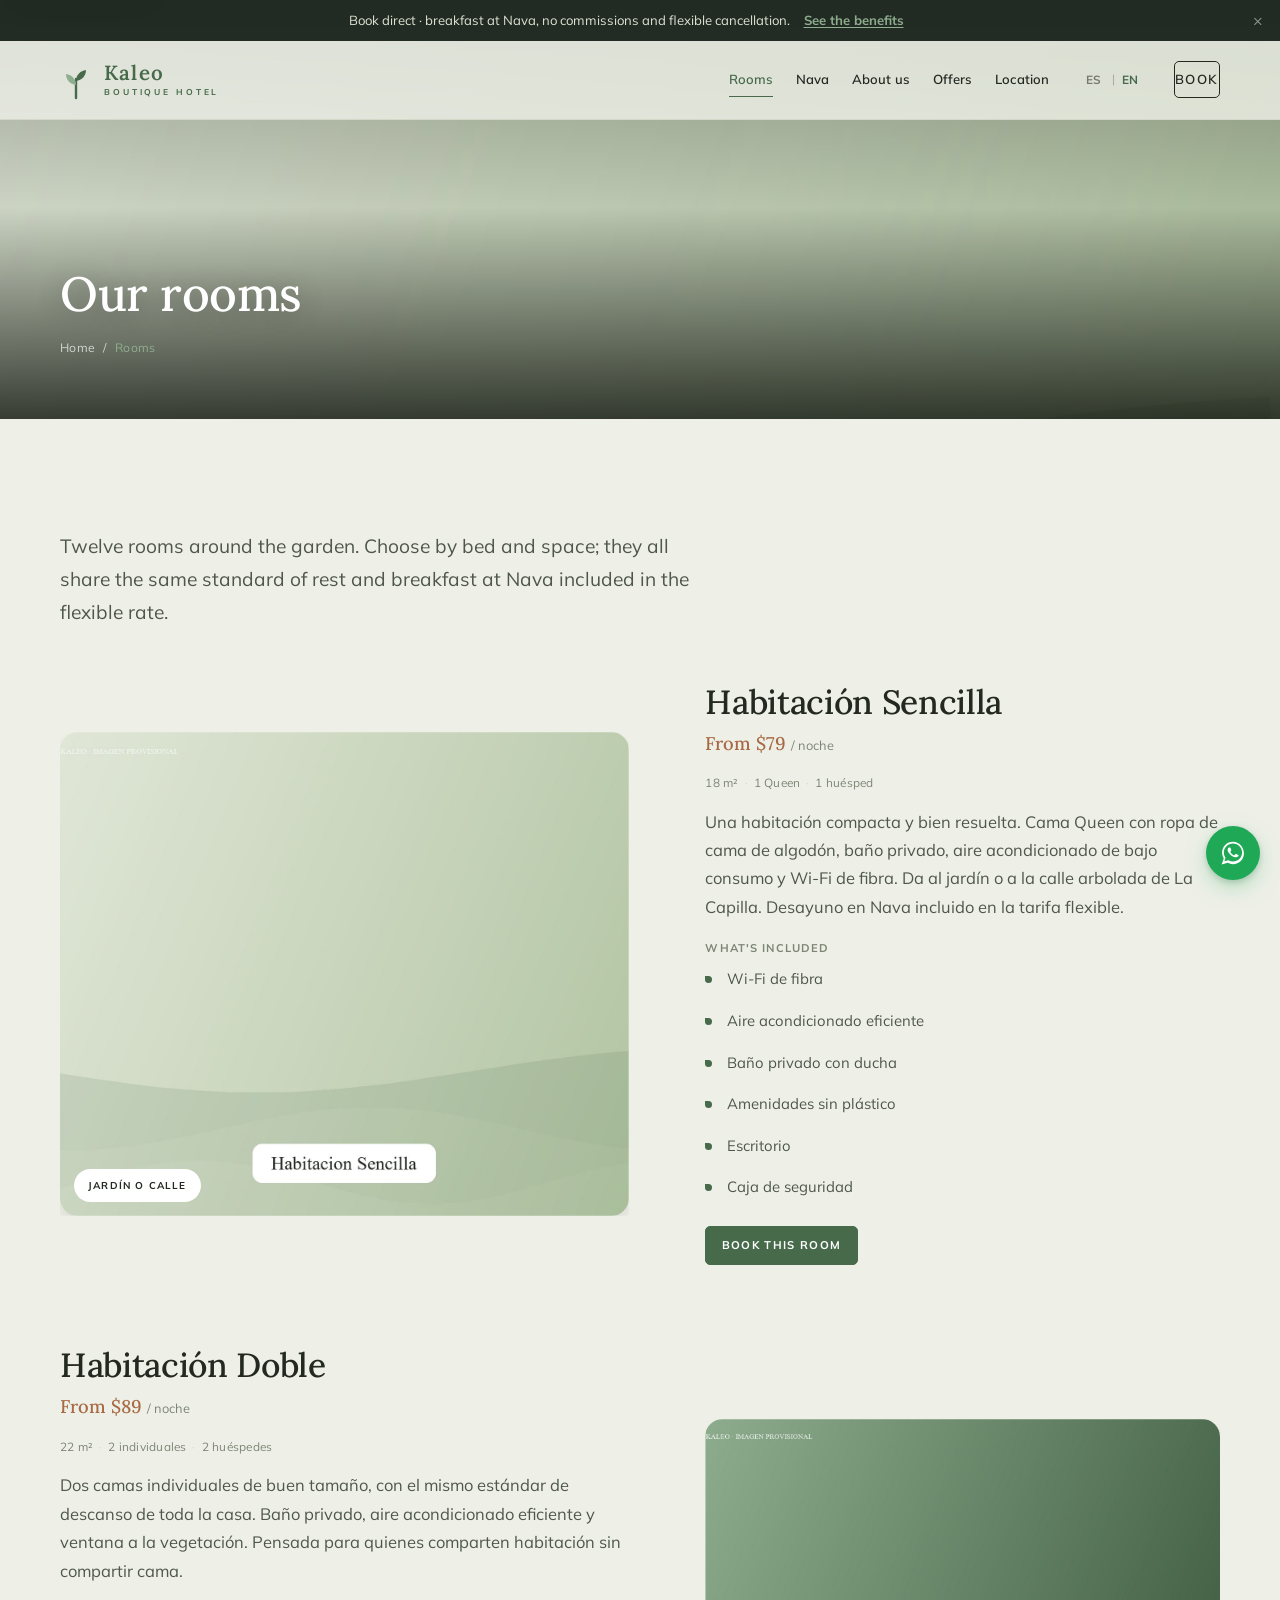
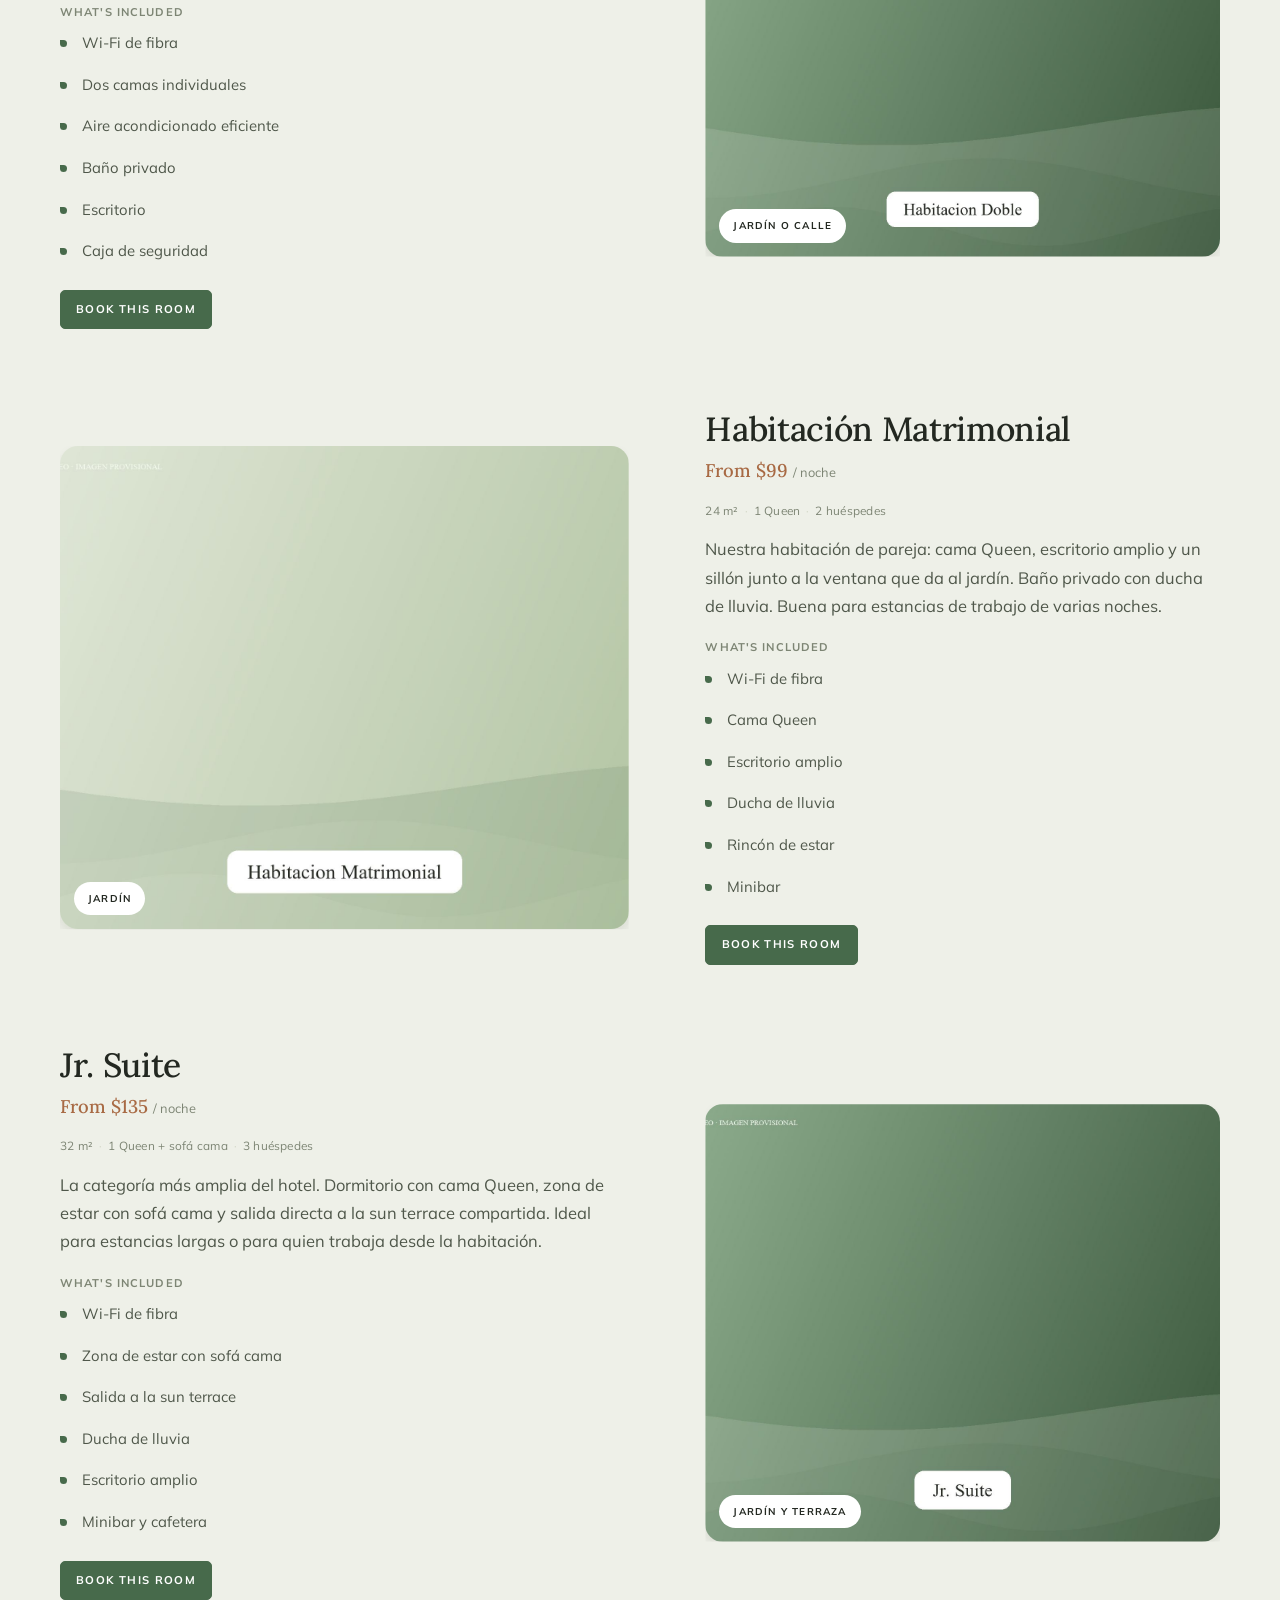
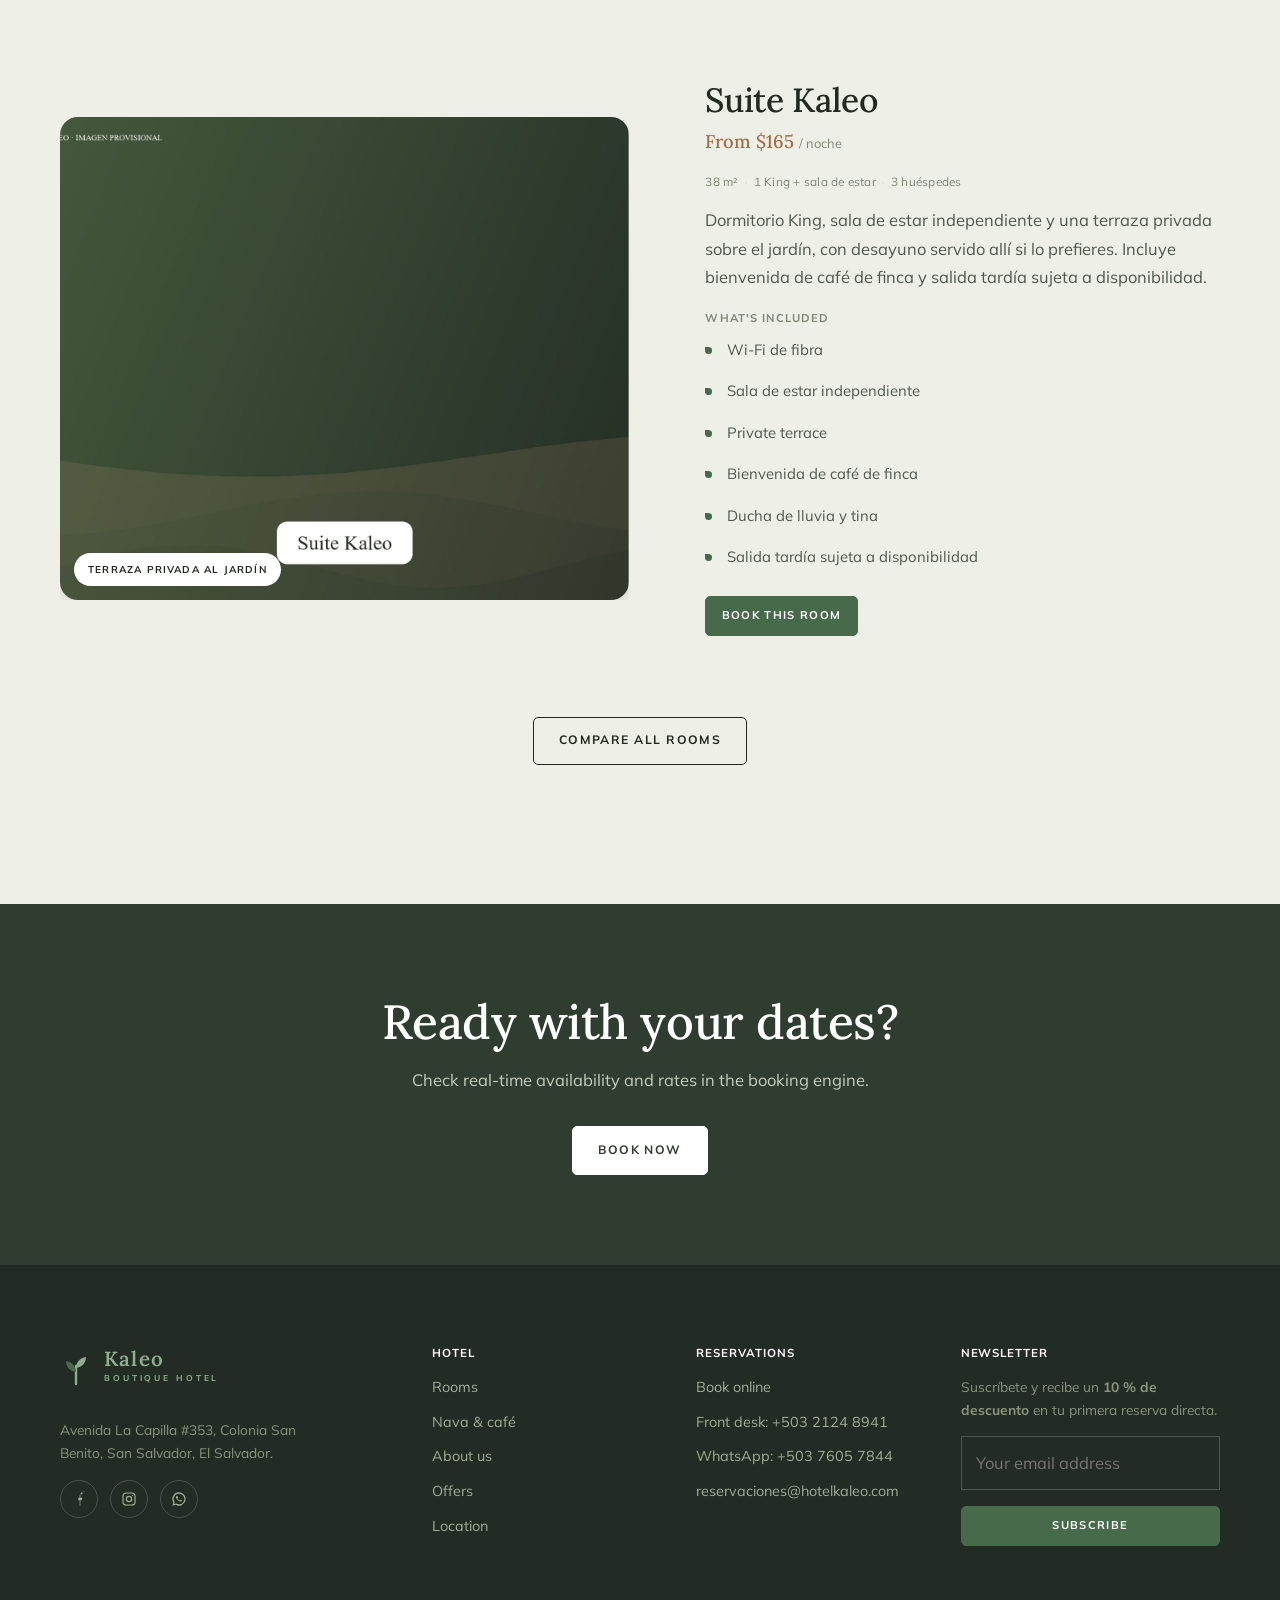
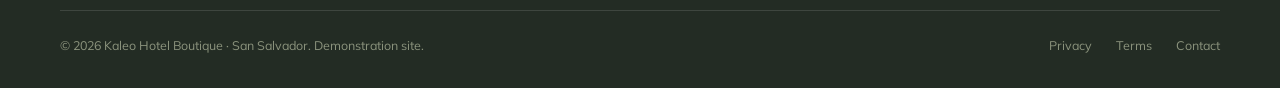
==== commit b84879c1: "Kaleo: quitar barra de reserva del hero, pulir motion y endurecer el demo - Elimina la barra de búsq" ====
--- a/habitaciones.html
+++ b/habitaciones.html
@@ -88,7 +88,7 @@
     return '' +
     '<div class="split' + rev + ' reveal" id="' + r.id + '" style="margin-bottom:clamp(48px,9vh,96px)">' +
       '<div class="split__media reveal-img">' +
-        '<img src="' + r.img + '" alt="' + r.name + '">' +
+        '<img src="' + r.img + '" alt="' + r.name + '" loading="lazy" decoding="async">' +
         '<span class="tag">' + r.view + '</span>' +
       '</div>' +
       '<div class="split__body">' +
--- a/assets/css/styles.css
+++ b/assets/css/styles.css
@@ -69,7 +69,7 @@
 /* ---------- Reset ---------- */
 *, *::before, *::after { box-sizing: border-box; }
 * { margin: 0; }
-html { -webkit-text-size-adjust: 100%; scroll-padding-top: 100px; }
+html { -webkit-text-size-adjust: 100%; scroll-padding-top: 92px; }
 @media (prefers-reduced-motion: reduce) {
   html { scroll-behavior: auto; }
   *, *::before, *::after {
@@ -265,8 +265,13 @@
 .site-header a.brand { color: #fff; }
 .site-header.is-solid,
 .site-header--inner {
-  background: color-mix(in srgb, var(--bg) 84%, #fff);
+  background: color-mix(in srgb, var(--bg) 82%, transparent);
+  -webkit-backdrop-filter: saturate(1.4) blur(12px);
+  backdrop-filter: saturate(1.4) blur(12px);
   box-shadow: 0 1px 0 var(--hairline);
+}
+@supports not ((backdrop-filter: blur(1px)) or (-webkit-backdrop-filter: blur(1px))) {
+  .site-header.is-solid, .site-header--inner { background: color-mix(in srgb, var(--bg) 92%, #fff); }
 }
 .site-header.is-solid a.brand,
 .site-header.is-solid .nav > a,
@@ -360,14 +365,32 @@
 
 /* ---------- Hero ---------- */
 .hero {
-  position: relative; min-height: 100vh; isolation: isolate;
+  position: relative; min-height: 100vh; min-height: 100svh; isolation: isolate;
   margin-top: calc(-1 * var(--header-h));
   display: flex; align-items: flex-end;
   color: #fff; overflow: hidden; background: var(--forest-deep);
-  padding: calc(var(--header-h) + 40px) 0 clamp(140px, 22vh, 210px);
+  padding: calc(var(--header-h) + 40px) 0 clamp(84px, 15vh, 132px);
 }
 .hero__media { position: absolute; inset: 0; z-index: 0; overflow: hidden; }
-.hero__media img { width: 100%; height: 112%; object-fit: cover; object-position: center 45%; }
+.hero__media img { width: 100%; height: 120%; object-fit: cover; object-position: center 45%; will-change: transform; }
+
+.hero__eyebrow {
+  font-family: var(--font-body); font-size: .68rem; font-weight: 700;
+  letter-spacing: .26em; text-transform: uppercase;
+  color: rgba(255,255,255,.82); margin-bottom: var(--s-4);
+}
+.hero__cta { margin-top: 32px; display: flex; gap: 16px; flex-wrap: wrap; }
+
+/* Entrada escalonada del hero al cargar */
+@media (prefers-reduced-motion: no-preference) {
+  .hero__inner > * { opacity: 0; transform: translateY(22px); animation: heroIn .9s var(--ease-out) forwards; }
+  .hero__inner > :nth-child(1) { animation-delay: .12s; }
+  .hero__inner > :nth-child(2) { animation-delay: .22s; }
+  .hero__inner > :nth-child(3) { animation-delay: .34s; }
+  .hero__inner > :nth-child(4) { animation-delay: .46s; }
+  .hero__scroll { opacity: 0; animation: heroIn .9s var(--ease-out) .8s forwards; }
+}
+@keyframes heroIn { to { opacity: 1; transform: none; } }
 .hero::after {
   content: ""; position: absolute; inset: 0; z-index: 1;
   background: linear-gradient(180deg, rgba(20,26,18,.44) 0%, rgba(20,26,18,.05) 34%, rgba(20,26,18,.3) 64%, rgba(15,20,13,.82) 100%);
@@ -417,76 +440,6 @@
 }
 .crumbs a:hover { color: #fff; }
 .crumbs span { color: var(--sage-soft); }
-
-/* ---------- Barra de reserva ---------- */
-.bookbar-wrap { position: relative; z-index: 40; margin-top: clamp(-96px, -9vh, -62px); }
-.bookbar {
-  background: var(--surface);
-  border-radius: var(--r-lg);
-  box-shadow: var(--shadow-3);
-  display: grid;
-  grid-template-columns: repeat(4, 1fr) auto;
-  align-items: stretch;
-  overflow: hidden;
-}
-.bookbar__field {
-  display: flex; flex-direction: column; gap: 5px;
-  padding: var(--s-4) var(--s-5);
-  border-right: 1px solid var(--hairline);
-  transition: background .25s var(--ease);
-  position: relative;
-}
-.bookbar__field label {
-  font-family: var(--font-body);
-  font-size: .64rem; letter-spacing: .12em; text-transform: uppercase;
-  font-weight: 700; color: var(--ink-3);
-}
-.bookbar__field input,
-.bookbar__field .stepper-display {
-  border: 0; background: transparent; padding: 4px 0;
-  font-size: 1rem; font-weight: 500; color: var(--ink);
-  width: 100%; font-family: var(--font-body);
-}
-.bookbar__field input::-webkit-calendar-picker-indicator { opacity: .4; cursor: pointer; }
-.bookbar__field:focus-within { background: var(--surface-2); }
-.bookbar__guests { cursor: pointer; }
-.bookbar__submit { border: 0; padding: 0; }
-.bookbar__submit .btn { height: 100%; border-radius: 0; padding-inline: clamp(24px, 4vw, 48px); }
-
-.guests-pop {
-  position: absolute; top: calc(100% + 10px); left: 8px; right: 8px;
-  background: var(--surface); box-shadow: var(--shadow-3);
-  border: 1px solid var(--hairline); border-radius: var(--r);
-  padding: var(--s-2) var(--s-5) var(--s-4);
-  z-index: 50; display: none;
-}
-.guests-pop.open { display: block; }
-.guests-row {
-  display: flex; align-items: center; justify-content: space-between;
-  padding: var(--s-3) 0; border-bottom: 1px solid var(--hairline);
-  font-weight: 500;
-}
-.guests-row:last-child { border-bottom: 0; }
-.guests-row .stepper { display: flex; align-items: center; gap: var(--s-4); }
-.stepper button {
-  width: 32px; height: 32px; border: 1px solid var(--hairline); border-radius: 50%;
-  display: grid; place-items: center; font-size: 1.05rem; color: var(--ink);
-  transition: border-color .25s, background .25s, color .25s, transform .12s;
-}
-.stepper button:hover { border-color: var(--sage); background: var(--surface-2); color: var(--sage); }
-.stepper button:active { transform: scale(.9); }
-.stepper span { min-width: 20px; text-align: center; font-weight: 700; }
-
-@media (max-width: 1040px) {
-  .bookbar { grid-template-columns: 1fr 1fr; }
-  .bookbar__field:nth-child(2) { border-right: 0; }
-  .bookbar__submit { grid-column: 1 / -1; }
-  .bookbar__submit .btn { padding-block: 18px; }
-}
-@media (max-width: 560px) {
-  .bookbar { grid-template-columns: 1fr; }
-  .bookbar__field { border-right: 0; border-bottom: 1px solid var(--hairline); }
-}
 
 /* ---------- Cifras ---------- */
 .stats {
@@ -842,7 +795,15 @@
 /* ---------- Animación de entrada ---------- */
 .reveal { opacity: 0; transform: translateY(20px); transition: opacity .7s var(--ease-out), transform .7s var(--ease-out); transition-delay: calc(var(--i, 0) * 80ms); }
 .reveal.is-visible { opacity: 1; transform: none; }
-.reveal-img, .reveal-img.is-visible { opacity: 1; clip-path: none; }
+
+/* Imágenes: barrido + reposo al entrar en viewport */
+.reveal-img { opacity: 1; clip-path: none; }
+@media (prefers-reduced-motion: no-preference) {
+  .reveal-img { clip-path: inset(0 0 100% 0); }
+  .reveal-img img { transform: scale(1.14); transition: transform 1.3s var(--ease-out); }
+  .reveal-img.is-visible { clip-path: inset(0 0 0 0); transition: clip-path 1.05s var(--ease-out); }
+  .reveal-img.is-visible img { transform: none; }
+}
 .count { font-variant-numeric: tabular-nums; }
 
 /* ============================================================
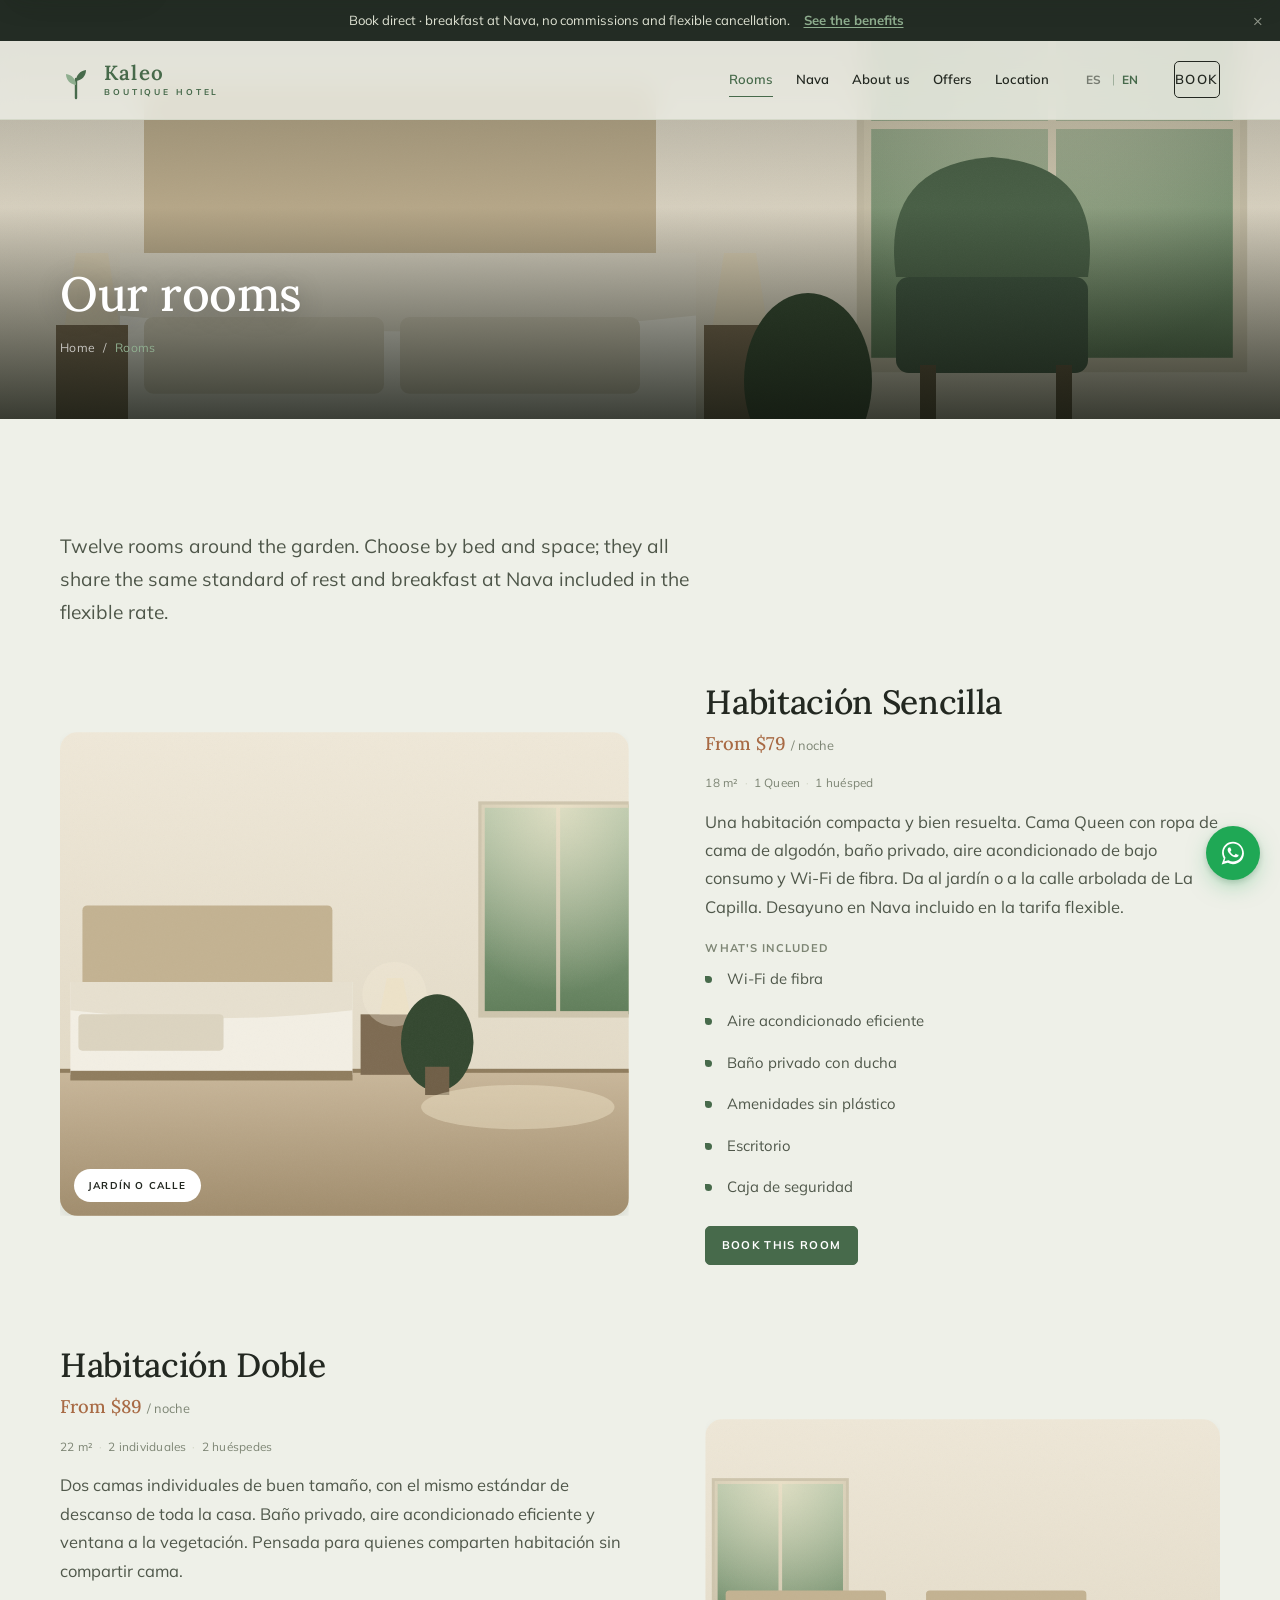
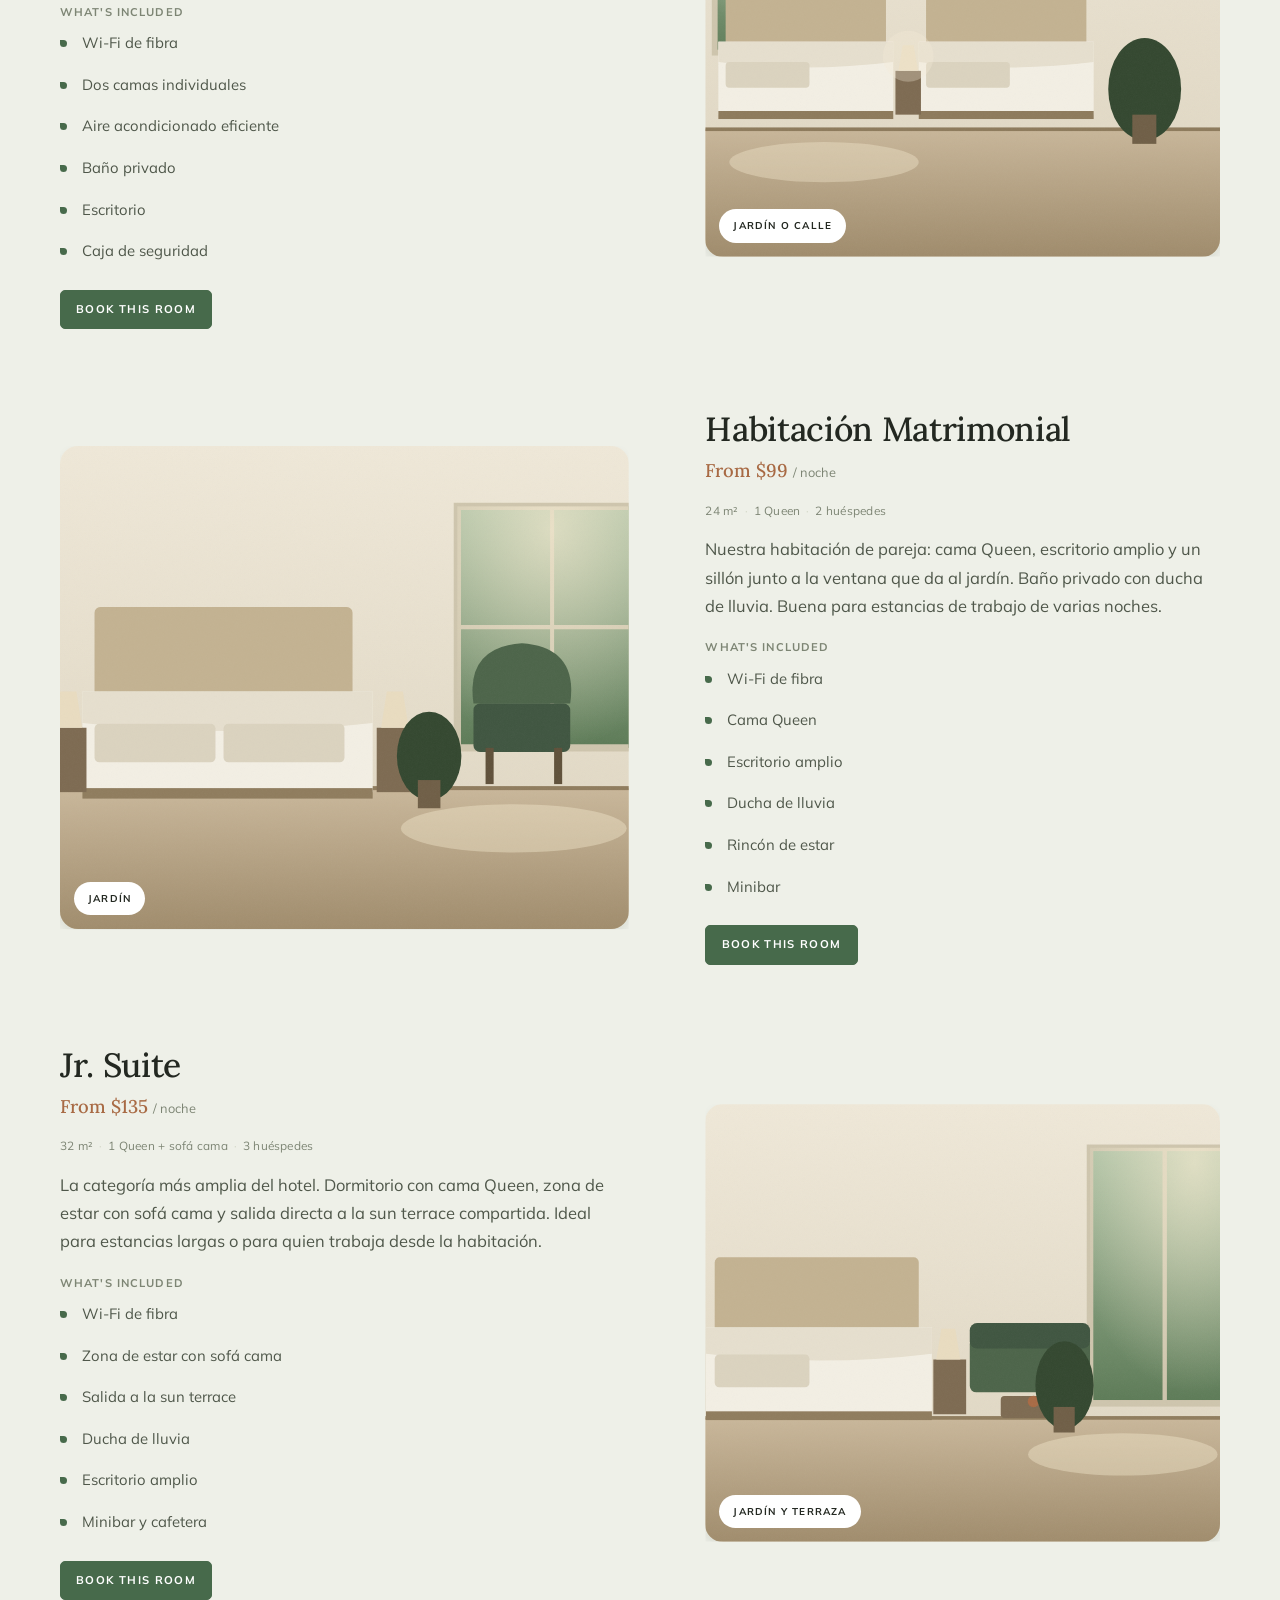
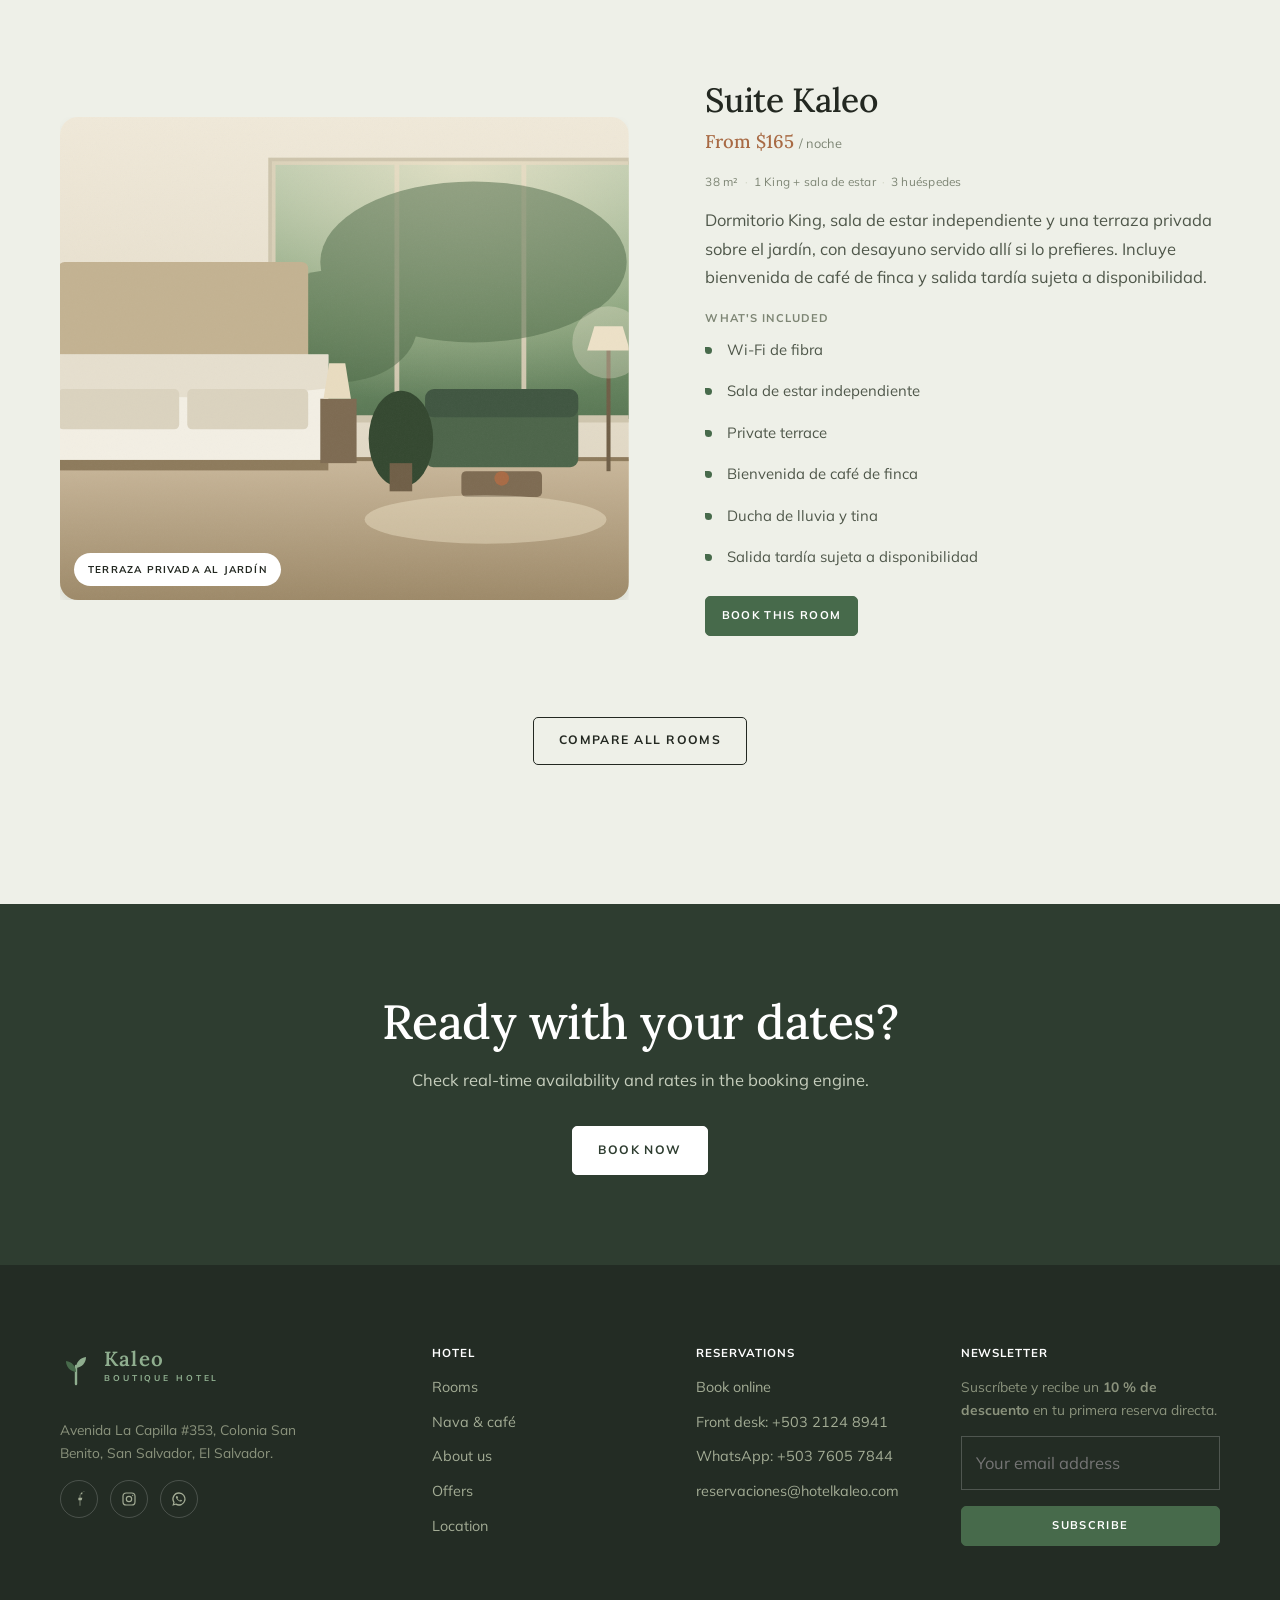
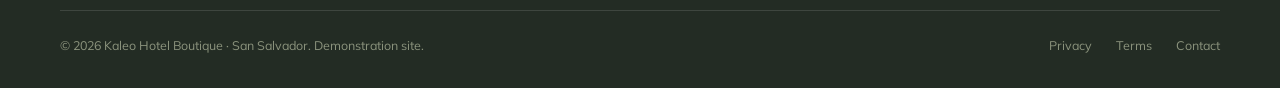
==== commit d8afc61f: "Kaleo: sustituir imagenes predeterminadas por ilustraciones propias y blindar animaciones Imagenes -" ====
--- a/habitaciones.html
+++ b/habitaciones.html
@@ -39,7 +39,7 @@
 <main id="main">
 
 <section class="pagehero" style="min-height:42vh">
-  <div class="pagehero__media"><img src="assets/img/hotel/room-matrimonial.jpg" alt="Habitación de Kaleo con luz natural y cama vestida en algodón"></div>
+  <div class="pagehero__media"><img src="assets/img/hotel/room-matrimonial.svg" alt="Habitación de Kaleo con luz natural y cama vestida en algodón"></div>
   <div class="wrap">
     <h1 class="h-lg">Nuestras habitaciones</h1>
     <div class="crumbs"><a href="index.html">Inicio</a> / <span>Habitaciones</span></div>
--- a/assets/css/styles.css
+++ b/assets/css/styles.css
@@ -381,14 +381,16 @@
 }
 .hero__cta { margin-top: 32px; display: flex; gap: 16px; flex-wrap: wrap; }
 
-/* Entrada escalonada del hero al cargar */
+/* Entrada escalonada del hero al cargar.
+   Solo con JS activo (html.js): si el script no corre, el contenido
+   se muestra de inmediato en vez de quedarse invisible. */
 @media (prefers-reduced-motion: no-preference) {
-  .hero__inner > * { opacity: 0; transform: translateY(22px); animation: heroIn .9s var(--ease-out) forwards; }
-  .hero__inner > :nth-child(1) { animation-delay: .12s; }
-  .hero__inner > :nth-child(2) { animation-delay: .22s; }
-  .hero__inner > :nth-child(3) { animation-delay: .34s; }
-  .hero__inner > :nth-child(4) { animation-delay: .46s; }
-  .hero__scroll { opacity: 0; animation: heroIn .9s var(--ease-out) .8s forwards; }
+  :root.js .hero__inner > * { opacity: 0; transform: translateY(22px); animation: heroIn .9s var(--ease-out) forwards; }
+  :root.js .hero__inner > :nth-child(1) { animation-delay: .12s; }
+  :root.js .hero__inner > :nth-child(2) { animation-delay: .22s; }
+  :root.js .hero__inner > :nth-child(3) { animation-delay: .34s; }
+  :root.js .hero__inner > :nth-child(4) { animation-delay: .46s; }
+  :root.js .hero__scroll { opacity: 0; animation: heroIn .9s var(--ease-out) .8s forwards; }
 }
 @keyframes heroIn { to { opacity: 1; transform: none; } }
 .hero::after {
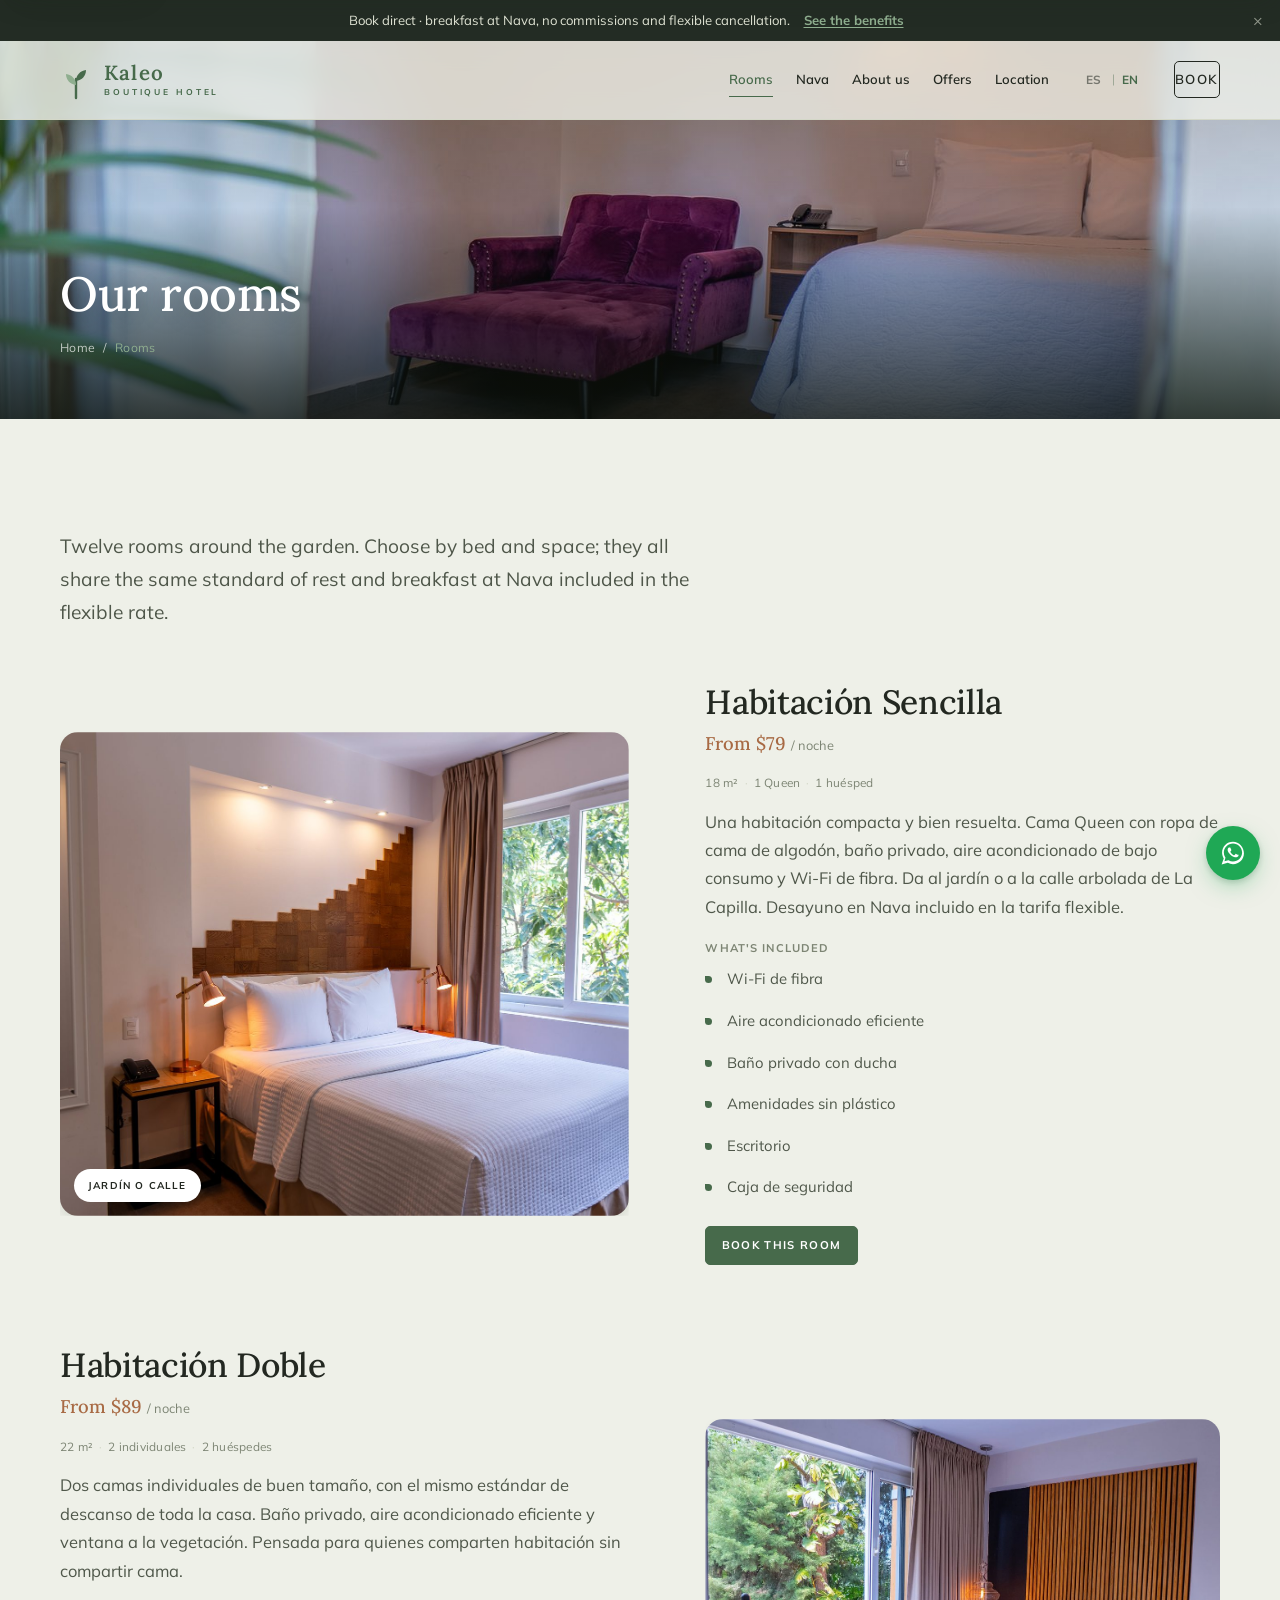
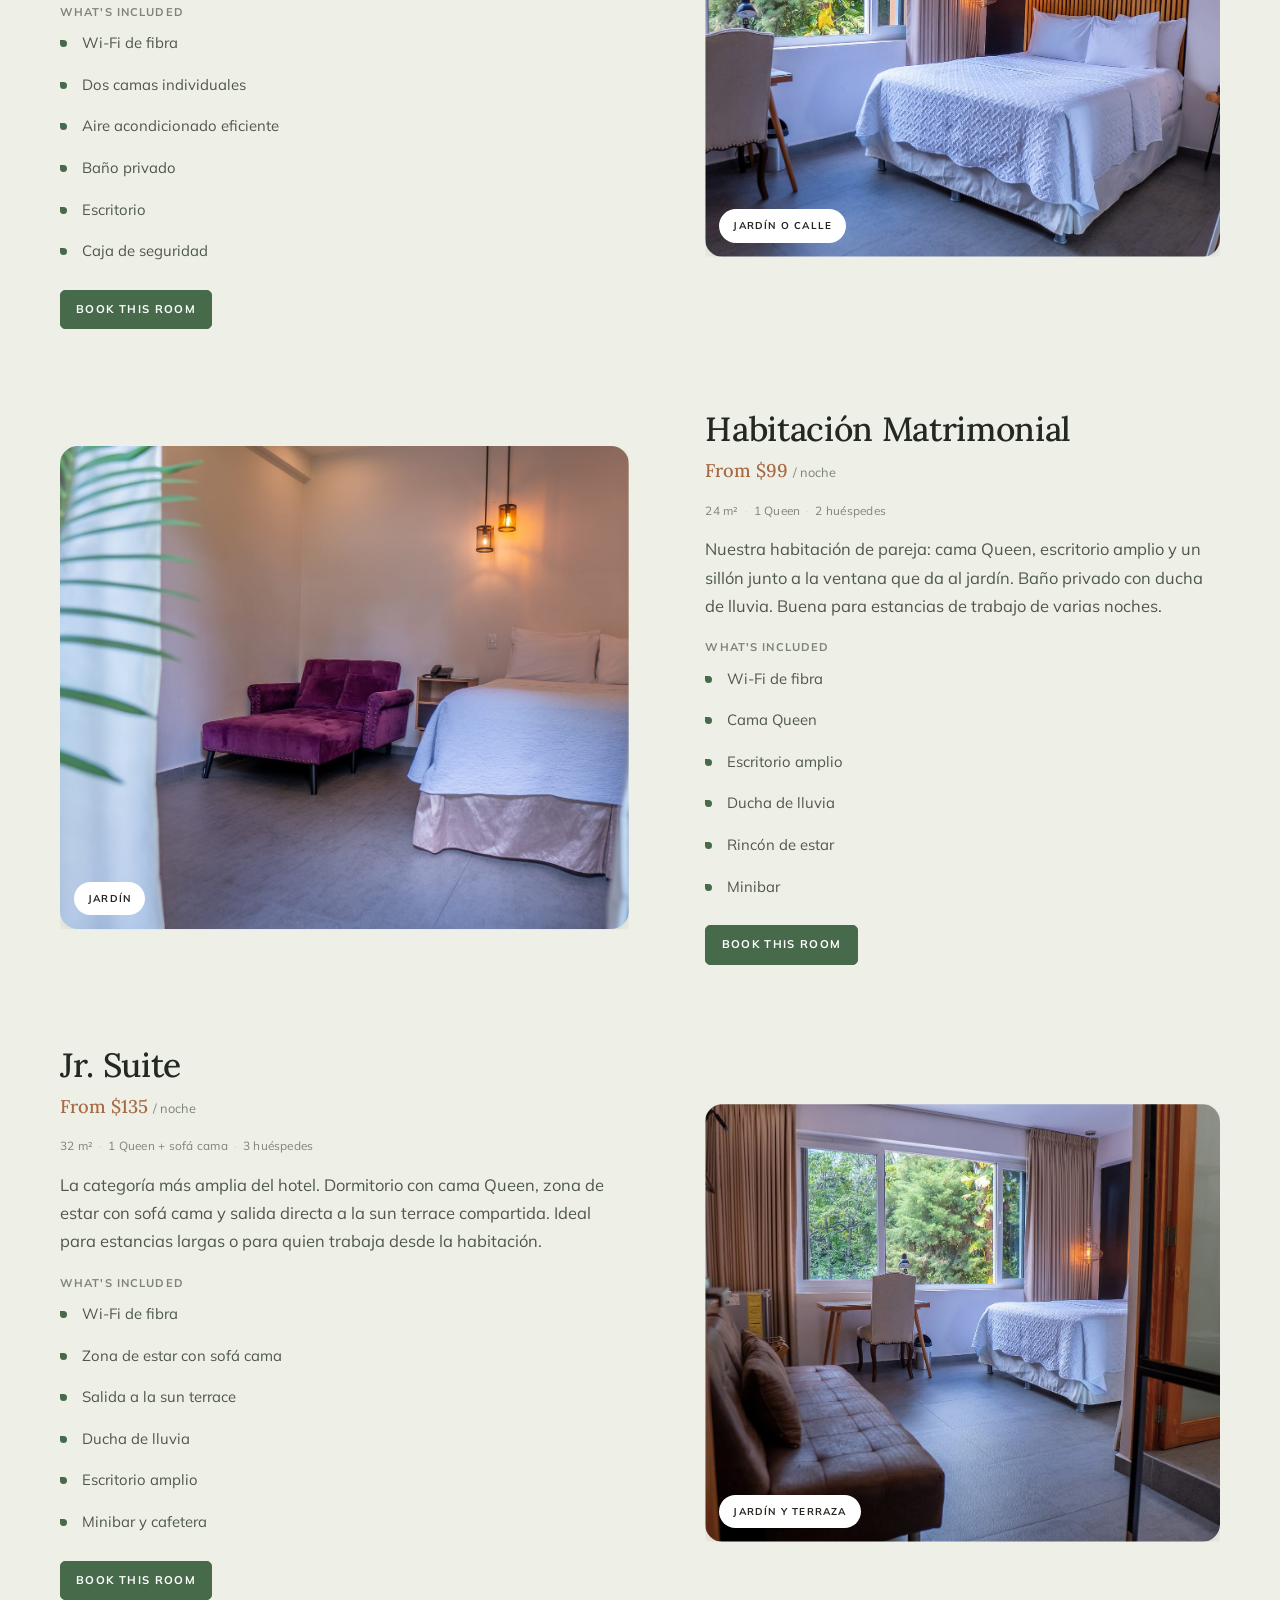
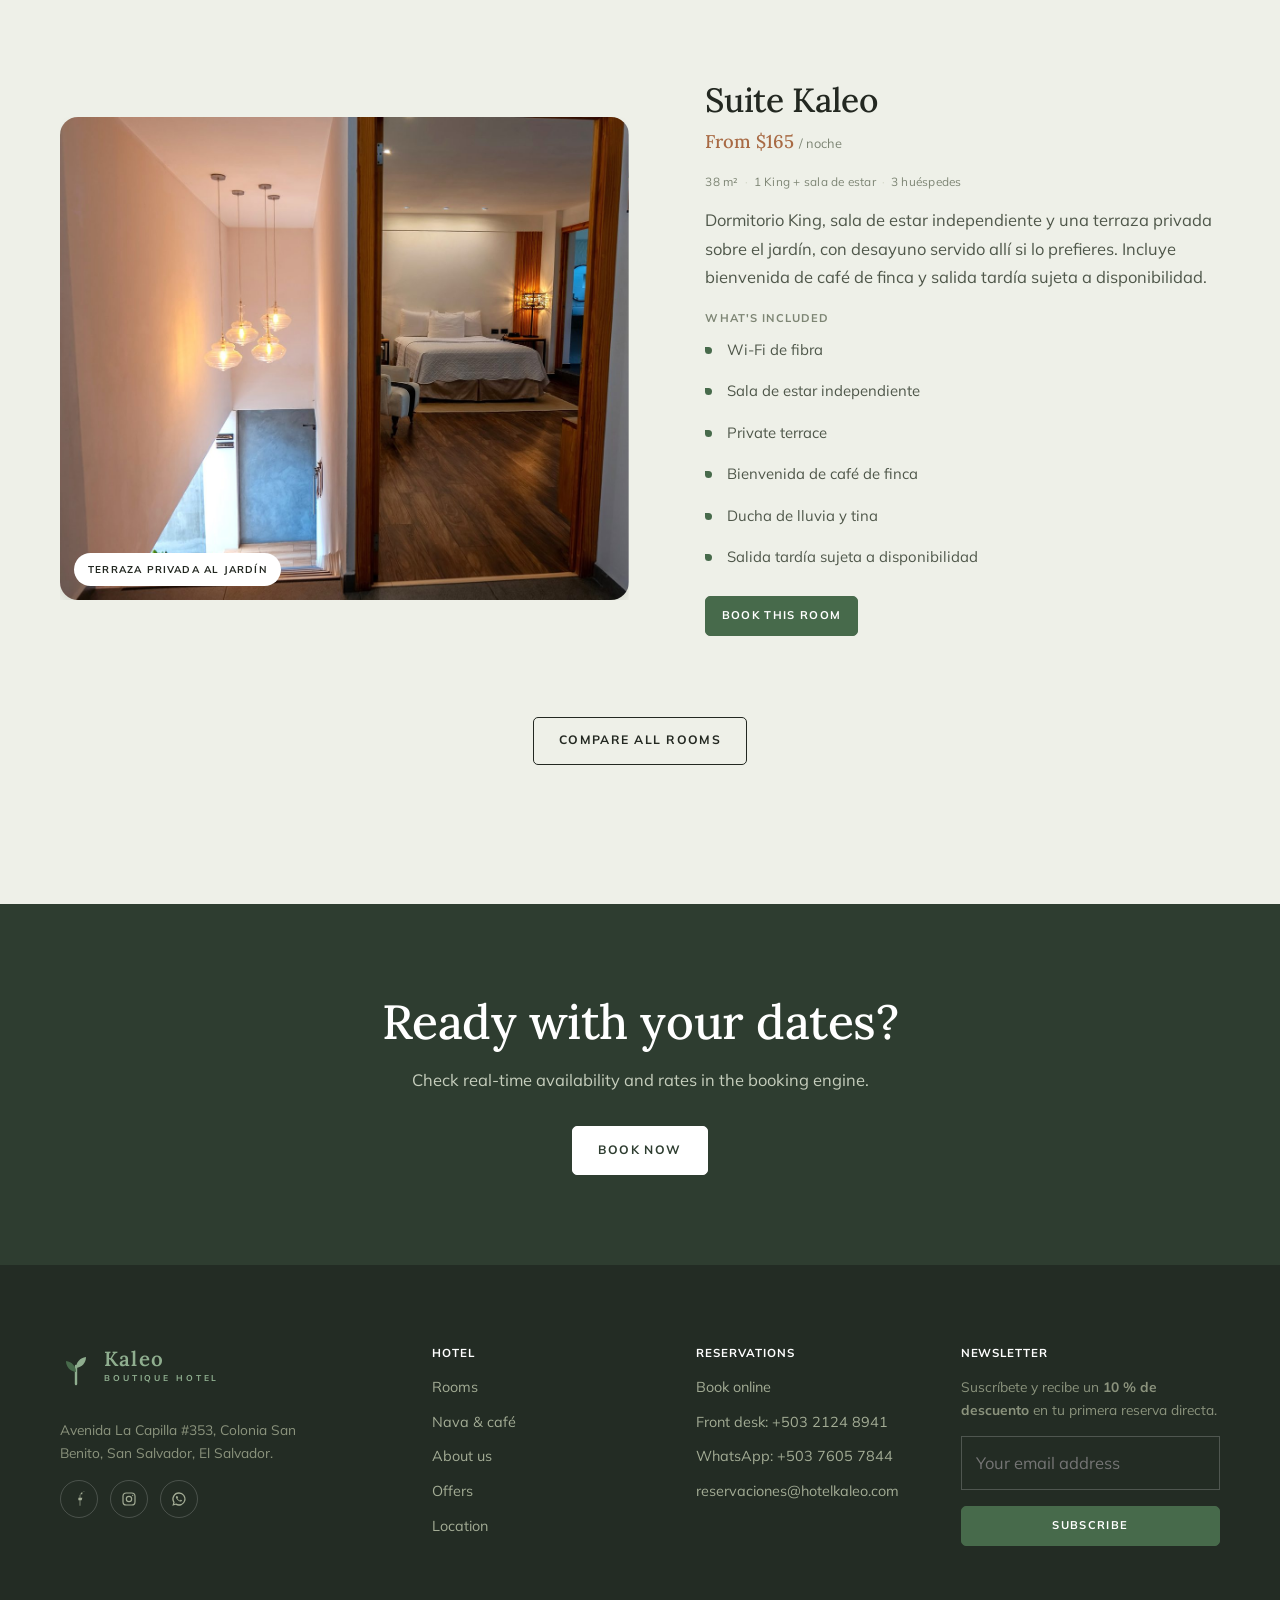
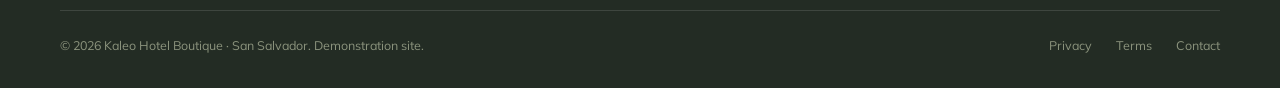
==== commit f398a769: "Kaleo: usar fotos reales del hotel en lugar de las ilustraciones - Sustituye 13 de las 14 imagenes p" ====
--- a/habitaciones.html
+++ b/habitaciones.html
@@ -39,7 +39,7 @@
 <main id="main">
 
 <section class="pagehero" style="min-height:42vh">
-  <div class="pagehero__media"><img src="assets/img/hotel/room-matrimonial.svg" alt="Habitación de Kaleo con luz natural y cama vestida en algodón"></div>
+  <div class="pagehero__media"><img src="assets/img/hotel/room-matrimonial.jpg" alt="Habitación de Kaleo con luz natural y cama vestida en algodón"></div>
   <div class="wrap">
     <h1 class="h-lg">Nuestras habitaciones</h1>
     <div class="crumbs"><a href="index.html">Inicio</a> / <span>Habitaciones</span></div>
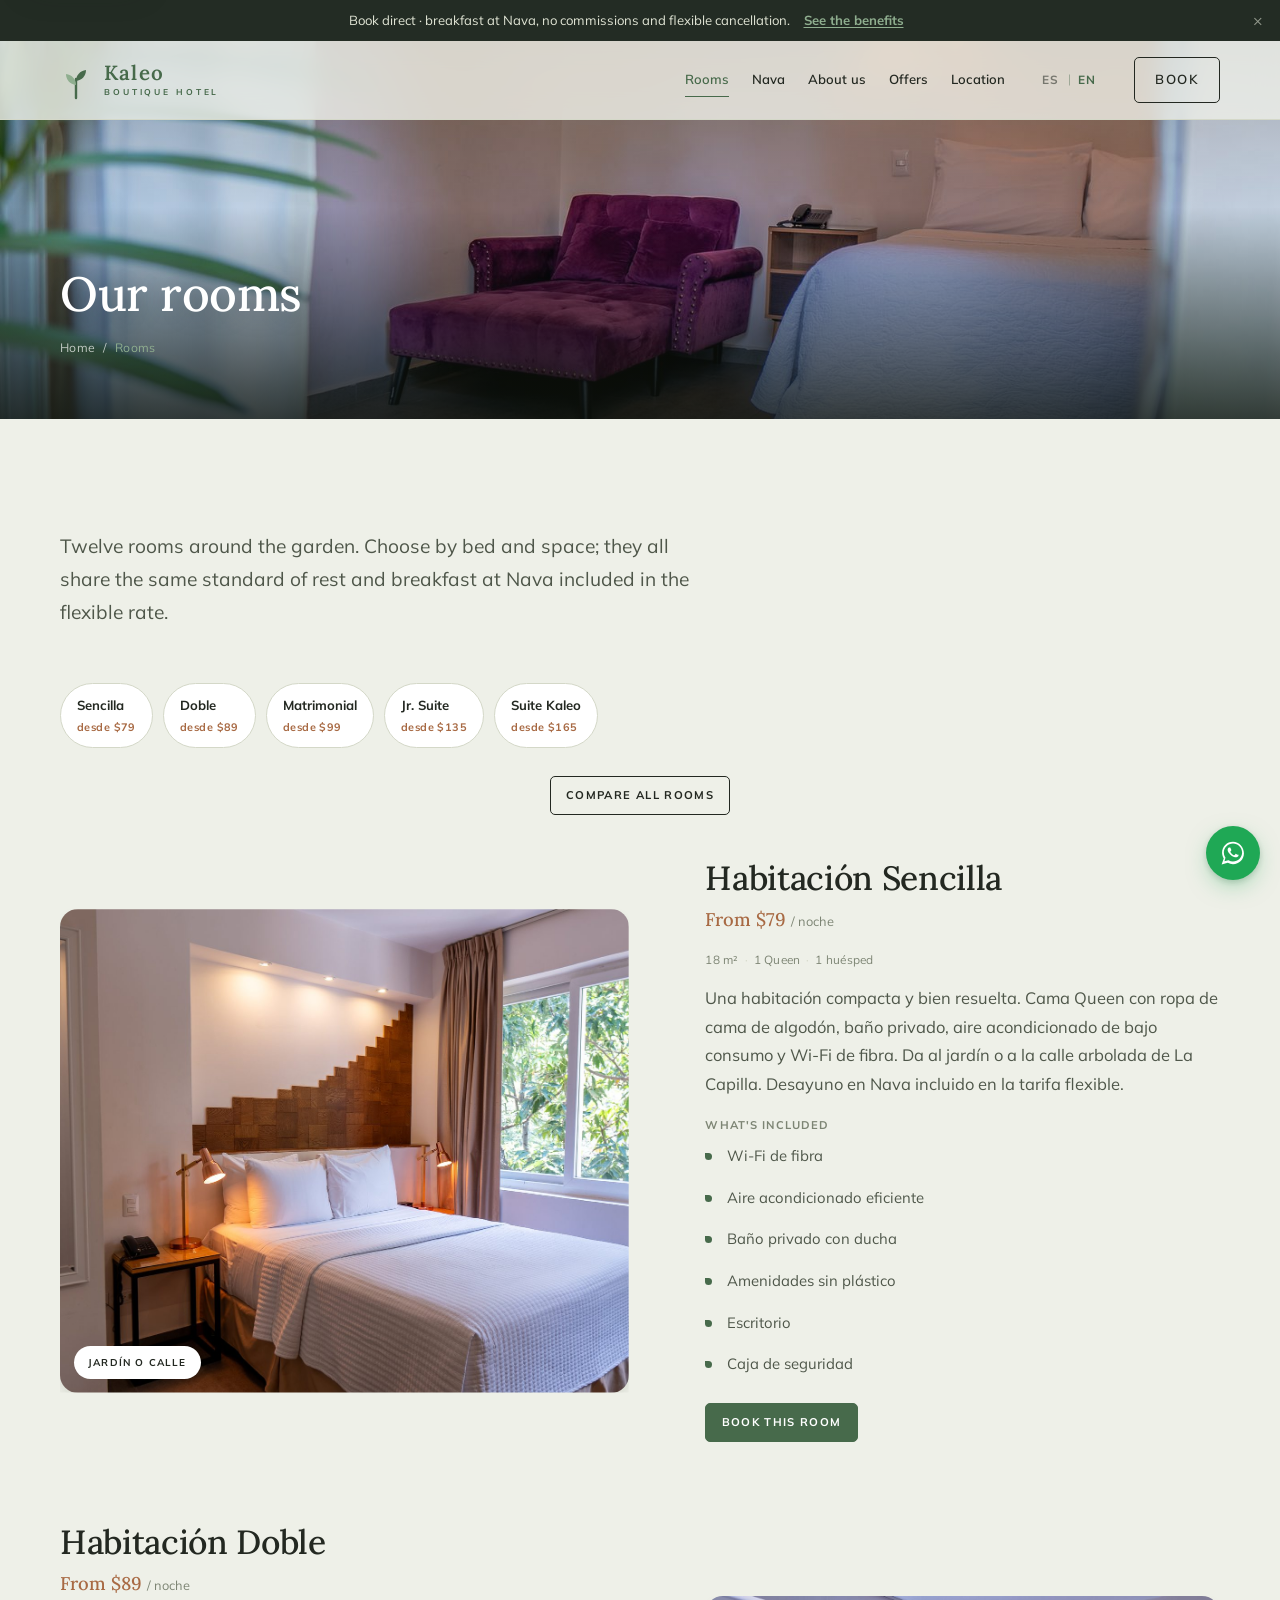
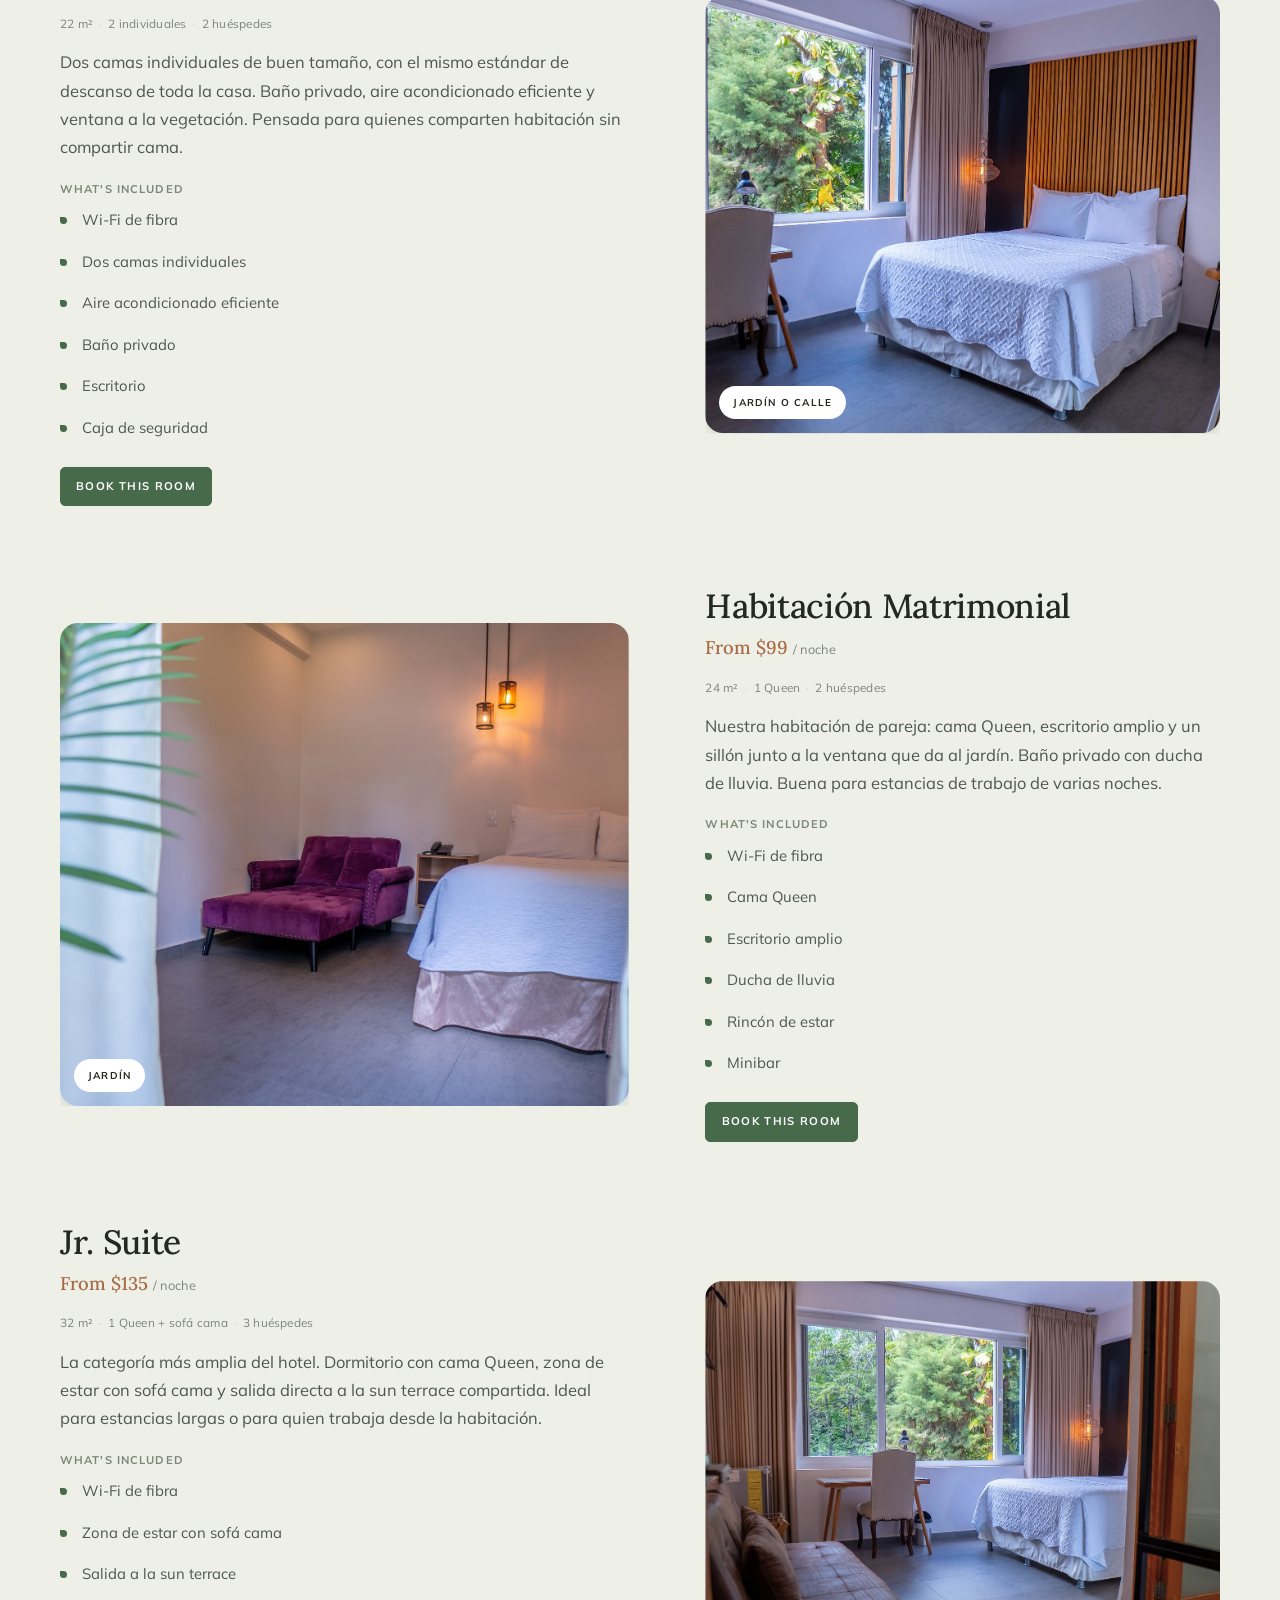
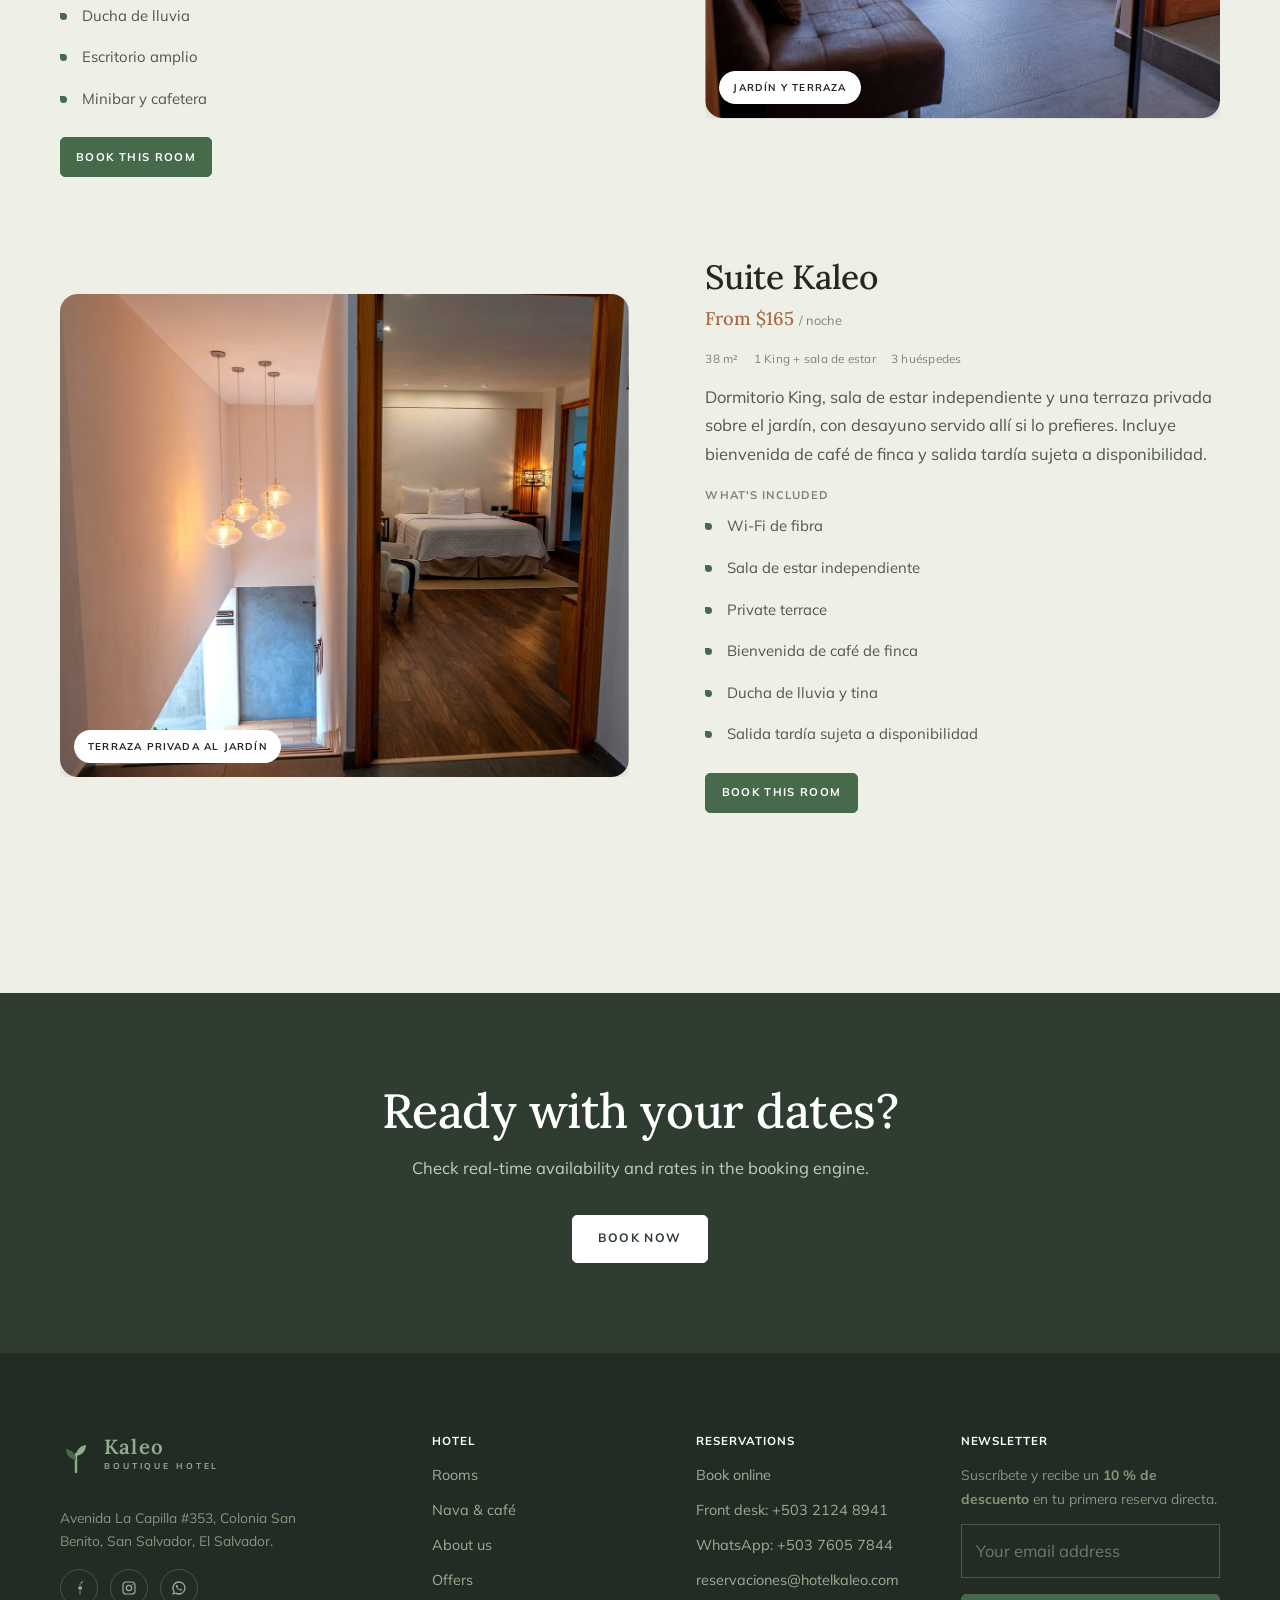
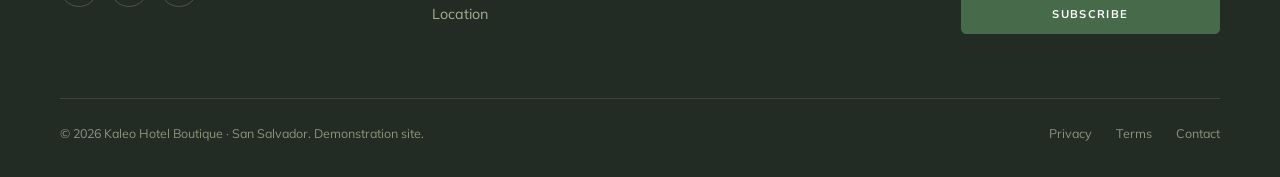
==== commit 443ae8c2: "Kaleo: hacer la navegacion y el flujo de reserva mas intuitivos Estructura / que la pagina lleve a l" ====
--- a/habitaciones.html
+++ b/habitaciones.html
@@ -51,14 +51,17 @@
     <div class="section-head">
       <p class="lede">Doce habitaciones alrededor del jardín. Elige por cama y espacio; todas comparten el mismo estándar de descanso y el desayuno en Nava incluido en la tarifa flexible.</p>
     </div>
-    <div id="rooms"></div>
 
-    <div class="center" style="margin:8px 0 40px">
-      <button class="btn btn--ghost" data-compare-toggle data-show="Comparar todas las habitaciones" data-hide="Ocultar comparación">Comparar todas las habitaciones</button>
+    <nav class="room-nav" id="room-nav" aria-label="Ir a una habitación"></nav>
+
+    <div class="center" style="margin:0 0 44px">
+      <button class="btn btn--ghost btn--sm" data-compare-toggle data-show="Comparar todas las habitaciones" data-hide="Ocultar comparación">Comparar todas las habitaciones</button>
     </div>
-    <div id="compare-panel" hidden>
+    <div id="compare-panel" hidden style="margin-bottom:clamp(48px,9vh,90px)">
       <div class="compare-wrap"><table class="compare" id="compare-table"></table></div>
     </div>
+
+    <div id="rooms"></div>
   </div>
 </section>
 
@@ -103,6 +106,13 @@
     '</div>';
   }).join("");
 
+  var nav = document.getElementById("room-nav");
+  if (nav) {
+    nav.innerHTML = D.rooms.map(function (r) {
+      return '<a href="#' + r.id + '"><b>' + r.name.replace(/^Habitación\s+/, "") + '</b><span>desde $' + r.from + '</span></a>';
+    }).join("");
+  }
+
   var t = document.getElementById("compare-table");
   var rows = [
     ["Desde (USD / noche)", function (r) { return '<span class="from">$' + r.from + "</span>"; }],
--- a/assets/css/styles.css
+++ b/assets/css/styles.css
@@ -290,18 +290,24 @@
   position: relative; padding: 6px 0;
   transition: color .3s var(--ease);
 }
-.nav > a::after {
+/* Subrayado sólo para los enlaces de texto, no para el botón .nav__cta:
+   sobre el botón, el ::after de .btn (inset:0) haría que este recuadro
+   ocupara todo el botón y tapara el texto al pasar el ratón / en la
+   página activa. */
+.nav > a:not(.nav__cta)::after {
   content: ""; position: absolute; left: 0; bottom: 0;
   width: 100%; height: 1px; background: currentColor;
   transform: scaleX(0); transform-origin: right;
   transition: transform .32s var(--ease);
 }
-.nav > a:hover::after,
-.nav > a[aria-current="page"]::after { transform: scaleX(1); transform-origin: left; }
+.nav > a:not(.nav__cta):hover::after,
+.nav > a:not(.nav__cta)[aria-current="page"]::after { transform: scaleX(1); transform-origin: left; }
 .nav > a[aria-current="page"] { color: var(--sage-soft); }
 .site-header.is-solid .nav > a[aria-current="page"],
 .site-header--inner .nav > a[aria-current="page"] { color: var(--sage); }
-.nav__cta { margin-left: 4px; }
+/* .nav > a fija padding: 6px 0; el botón necesita el suyo propio
+   (selector más específico para ganarle). */
+.nav > a.nav__cta { margin-left: 8px; padding: .82em 1.5em; }
 
 /* Selector de idioma */
 .lang {
@@ -345,10 +351,14 @@
     position: fixed; inset: 0; z-index: 110;
     flex-direction: column; justify-content: center; gap: 24px;
     background: var(--forest);
-    transform: translateX(100%);
-    transition: transform .45s var(--ease-out);
+    /* Cerrado: recortado dentro del viewport (sin desbordar y provocar
+       scroll horizontal, como haría transform: translateX(100%)).
+       Unidades en % en los cuatro lados para que clip-path pueda animar. */
+    clip-path: inset(0% 0% 0% 100%);
+    visibility: hidden; opacity: 0;
+    transition: clip-path .42s var(--ease-out), opacity .3s var(--ease-out), visibility .42s;
   }
-  body.nav-open .nav { transform: translateX(0); }
+  body.nav-open .nav { clip-path: inset(0% 0% 0% 0%); visibility: visible; opacity: 1; }
   .nav > a { color: #fff !important; font-size: 1.05rem; }
   .nav__cta { margin-top: 8px; }
   .lang { margin: 4px 0 0; color: #fff; }
@@ -395,7 +405,9 @@
 @keyframes heroIn { to { opacity: 1; transform: none; } }
 .hero::after {
   content: ""; position: absolute; inset: 0; z-index: 1;
-  background: linear-gradient(180deg, rgba(20,26,18,.44) 0%, rgba(20,26,18,.05) 34%, rgba(20,26,18,.3) 64%, rgba(15,20,13,.82) 100%);
+  background:
+    linear-gradient(180deg, rgba(18,24,16,.5) 0%, rgba(18,24,16,.12) 28%, rgba(16,22,14,.52) 66%, rgba(11,16,9,.9) 100%),
+    linear-gradient(90deg, rgba(13,19,11,.5) 0%, rgba(13,19,11,0) 58%);
 }
 .hero__inner { max-width: 730px; position: relative; z-index: 2; }
 .hero h1 { color: #fff; margin: 0 0 var(--s-5); text-shadow: 0 2px 30px rgba(0,0,0,.28); }
@@ -600,8 +612,9 @@
 }
 
 /* ---------- Ofertas ---------- */
+.offers-list { display: grid; gap: clamp(22px, 3vw, 34px); }
 .offer {
-  display: grid; grid-template-columns: 1.1fr 1fr;
+  display: grid; grid-template-columns: 1.15fr 1fr;
   border-radius: var(--r-lg); overflow: hidden;
   background: var(--surface);
   box-shadow: var(--shadow-2);
@@ -660,6 +673,16 @@
 @media (max-width: 620px) { .form-grid { grid-template-columns: 1fr; } }
 .form-note { font-size: .84rem; color: var(--ink-3); }
 .section--dark .form-note { color: #a3ac95; }
+.field__opt { font-weight: 500; color: var(--ink-3); text-transform: none; letter-spacing: 0; font-size: .82em; }
+.field--error input, .field--error select, .field--error textarea {
+  border-color: var(--terra); box-shadow: 0 0 0 3px color-mix(in srgb, var(--terra) 16%, transparent);
+}
+.field--error label { color: var(--terra); }
+.form-error {
+  font-size: .88rem; color: var(--terra); font-weight: 600; margin-top: 14px;
+  display: flex; gap: 8px; align-items: flex-start;
+}
+.form-error::before { content: "!"; flex: none; width: 18px; height: 18px; border-radius: 50%; background: var(--terra); color: #fff; font-size: .72rem; font-weight: 700; display: grid; place-items: center; }
 
 /* ---------- Motor de reservas ---------- */
 .wizard { display: grid; grid-template-columns: 1fr 340px; gap: clamp(28px, 4vw, 52px); align-items: start; }
@@ -687,10 +710,13 @@
 
 .rate-room {
   border-radius: var(--r-lg); overflow: hidden;
-  margin-bottom: var(--s-5); display: grid; grid-template-columns: 250px 1fr;
+  margin-bottom: var(--s-5); display: grid; grid-template-columns: 280px 1fr;
+  align-items: start;
   background: var(--surface); box-shadow: var(--shadow-2);
 }
-.rate-room > img { width: 100%; height: 100%; object-fit: cover; min-height: 220px; }
+.rate-room > img { width: 100%; height: auto; aspect-ratio: 4 / 3; object-fit: cover; }
+.rate-room { transition: box-shadow .25s var(--ease), outline-color .25s var(--ease); outline: 2px solid transparent; outline-offset: 2px; }
+.rate-room--picked { outline-color: var(--sage); box-shadow: var(--shadow-3); }
 .rate-room__body { padding: var(--s-6); }
 .rate-room__body h3 { font-size: 1.3rem; }
 .rate-option {
@@ -701,7 +727,7 @@
 .rate-option small { color: var(--ink-3); }
 .rate-option .price b { font-family: var(--font-display); font-size: 1.25rem; font-weight: 500; color: var(--terra); }
 .rate-option input { accent-color: var(--sage); }
-@media (max-width: 640px) { .rate-room { grid-template-columns: 1fr; } .rate-room > img { min-height: 180px; } }
+@media (max-width: 640px) { .rate-room { grid-template-columns: 1fr; } .rate-room > img { aspect-ratio: 16 / 10; } }
 
 .summary {
   position: sticky; top: 92px;
@@ -792,7 +818,13 @@
   box-shadow: 0 -1px 0 var(--hairline);
 }
 .mobile-book .btn { width: 100%; }
-@media (max-width: 1040px) { .mobile-book { display: block; } .site-footer { padding-bottom: 90px; } }
+@media (max-width: 1040px) {
+  .mobile-book { display: block; }
+  .site-footer { padding-bottom: 90px; }
+  /* Deja aire para que los botones del hero no queden bajo .mobile-book. */
+  .hero { padding-bottom: calc(clamp(84px, 15vh, 132px) + 72px); }
+  .hero__eyebrow { letter-spacing: .14em; }
+}
 
 /* ---------- Animación de entrada ---------- */
 .reveal { opacity: 0; transform: translateY(20px); transition: opacity .7s var(--ease-out), transform .7s var(--ease-out); transition-delay: calc(var(--i, 0) * 80ms); }
@@ -852,45 +884,6 @@
   .wa-fab::after { display: none; }
 }
 
-.stickybar {
-  position: fixed; left: 0; right: 0; top: 0; z-index: 120;
-  background: var(--surface);
-  box-shadow: 0 8px 30px -10px rgba(30,38,28,.26);
-  border-bottom: 1px solid var(--hairline);
-  transform: translateY(-102%);
-  transition: transform .4s var(--ease-out);
-}
-.stickybar.show { transform: translateY(0); }
-.stickybar__in {
-  width: min(100% - 2 * var(--gutter), var(--wrap));
-  margin-inline: auto;
-  display: flex; align-items: center; gap: 18px;
-  padding: 10px 0;
-}
-.stickybar__brand {
-  font-family: var(--font-display); font-weight: 600; font-size: 1.05rem;
-  color: var(--ink); white-space: nowrap; letter-spacing: .02em;
-}
-.stickybar form { display: flex; align-items: center; gap: 10px; flex: 1; flex-wrap: wrap; }
-.stickybar label { font-size: .6rem; letter-spacing: .08em; text-transform: uppercase; color: var(--ink-3); font-weight: 700; display: block; }
-.stickybar .fld { display: flex; flex-direction: column; gap: 2px; }
-.stickybar input, .stickybar select {
-  border: 1px solid var(--hairline); border-radius: var(--r-sm);
-  padding: 7px 9px; font-size: .9rem; background: var(--surface); color: var(--ink);
-}
-.stickybar .btn { padding: .8em 1.5em; }
-@media (max-width: 900px) {
-  .stickybar__brand { display: none; }
-  .stickybar form { gap: 8px; }
-  .stickybar .fld--guests { display: none; }
-  .stickybar input { width: 132px; }
-}
-@media (max-width: 560px) {
-  .stickybar .fld { flex: 1; }
-  .stickybar input { width: 100%; }
-  .stickybar .btn { width: 100%; }
-}
-
 .perks-grid {
   display: grid; grid-template-columns: repeat(3, 1fr);
   gap: clamp(20px, 3vw, 32px);
@@ -939,6 +932,26 @@
 .faq__a > * { overflow: hidden; min-height: 0; margin: 0; }
 .faq__item.open .faq__a > * { padding: 2px 4px 24px; }
 .faq__a p { color: var(--ink-2); font-size: .96rem; }
+
+/* ---------- Índice rápido de habitaciones ---------- */
+.room-nav {
+  display: flex; flex-wrap: wrap; gap: 10px;
+  margin: 0 0 28px;
+}
+.room-nav a {
+  display: flex; flex-direction: column; gap: 2px;
+  padding: 10px 16px;
+  background: var(--surface); border: 1px solid var(--hairline);
+  border-radius: var(--r-pill);
+  transition: border-color .2s var(--ease), transform .2s var(--ease), box-shadow .2s var(--ease);
+}
+.room-nav a b { font-family: var(--font-body); font-size: .82rem; font-weight: 700; color: var(--ink); }
+.room-nav a span { font-family: var(--font-body); font-size: .68rem; letter-spacing: .04em; color: var(--terra); font-weight: 700; }
+.room-nav a:hover { border-color: var(--sage); transform: translateY(-2px); box-shadow: var(--shadow-2); }
+@media (max-width: 560px) {
+  .room-nav { gap: 8px; }
+  .room-nav a { flex-direction: row; align-items: baseline; gap: 8px; padding: 9px 14px; }
+}
 
 .compare-wrap { overflow-x: auto; border-radius: var(--r-lg); box-shadow: var(--shadow-2); background: var(--surface); }
 .compare { width: 100%; border-collapse: collapse; min-width: 640px; font-size: .92rem; }
